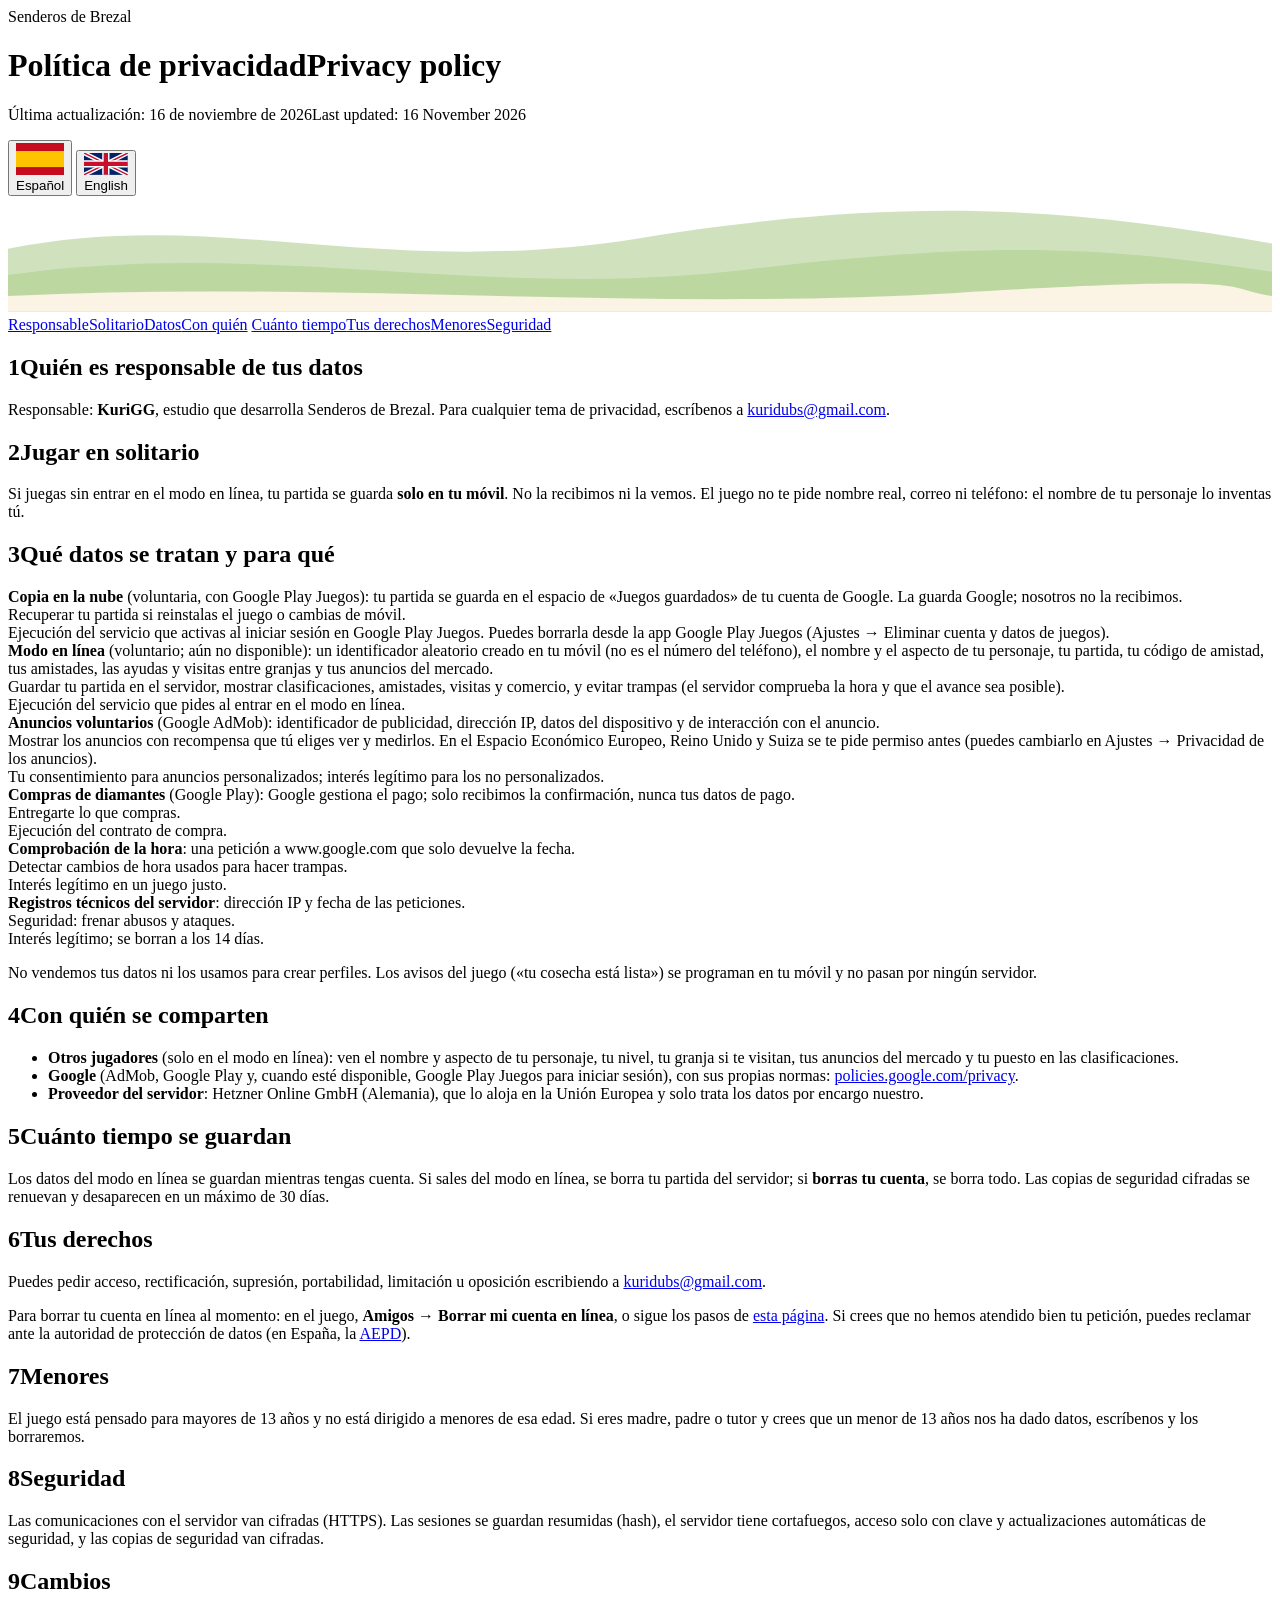
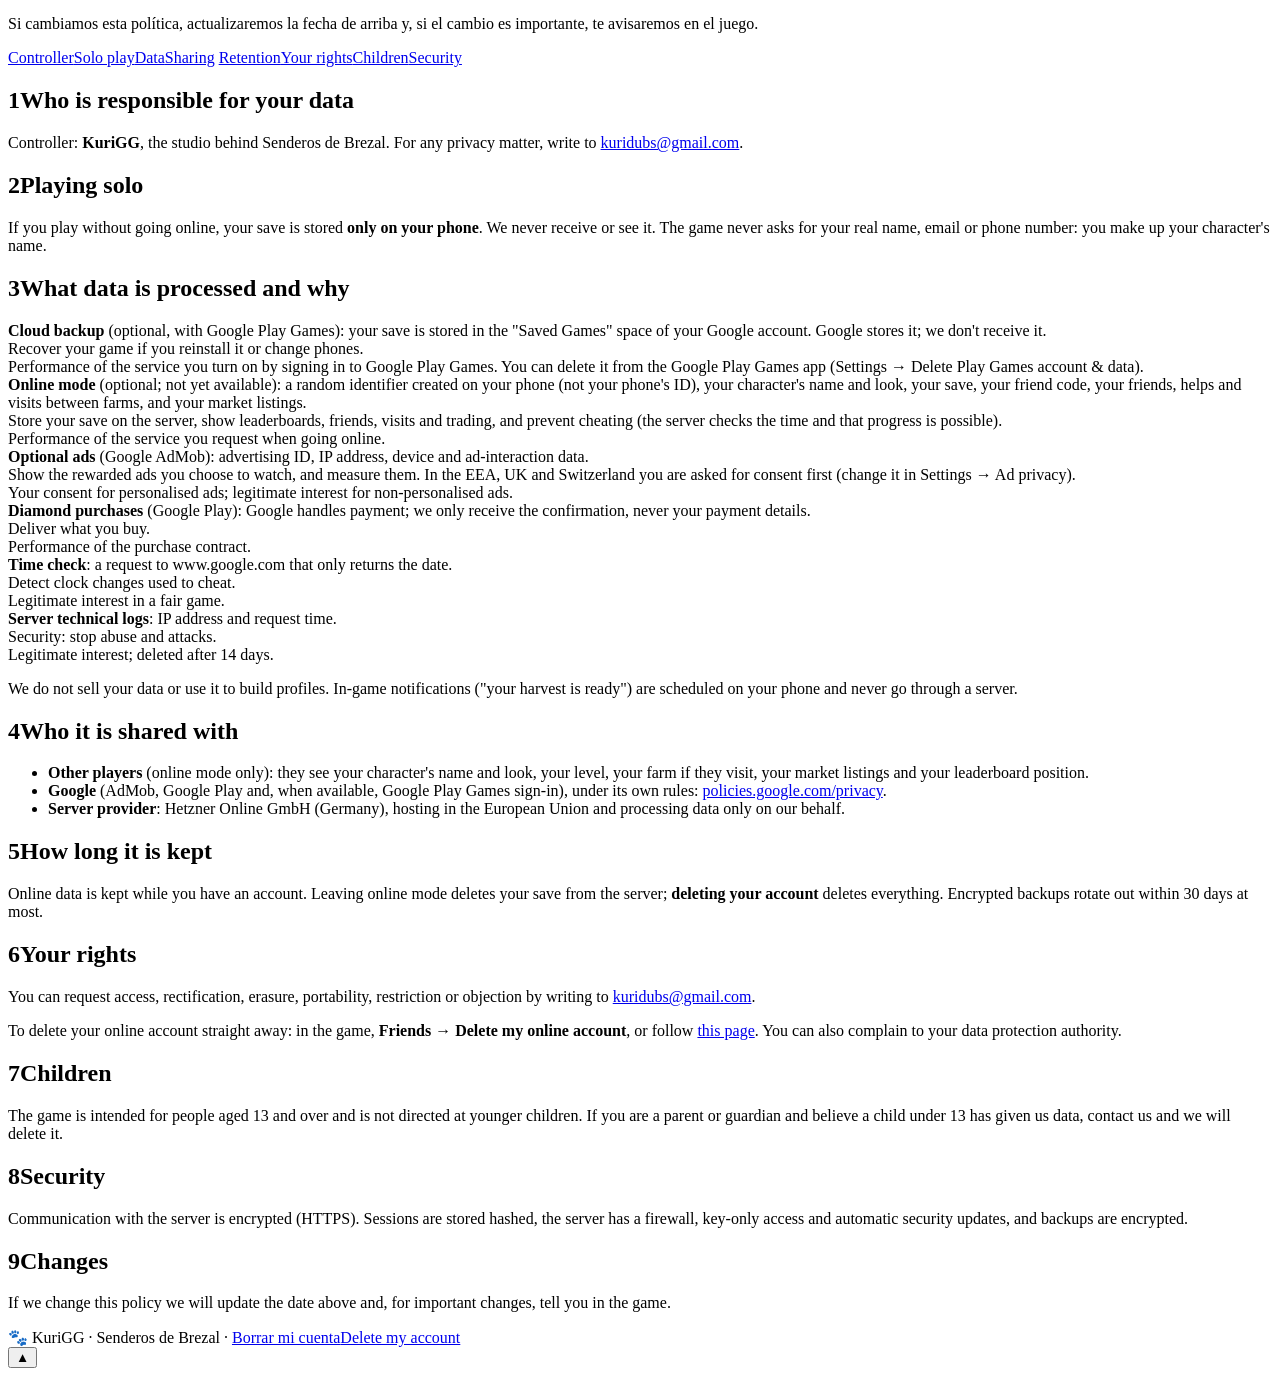
==== index.html @ f08b258f "Add files via upload" ====
<!doctype html>
<html lang="es">
<head>
<meta charset="utf-8">
<meta name="viewport" content="width=device-width, initial-scale=1">
<title data-es="Política de privacidad · Senderos de Brezal" data-en="Privacy policy · Senderos de Brezal">Política de privacidad · Senderos de Brezal</title>
<link rel="stylesheet" href="estatico/brezal.css">
<script src="estatico/brezal.js" defer></script>
</head>
<body>

<header class="sky">
  <div class="sun"></div>
  <div class="cloud c1"></div><div class="cloud c2"></div><div class="cloud c3"></div>
  <span class="brand pop">Senderos de Brezal</span>
  <h1><span class="lang-inline" data-lang="es">Política de privacidad</span><span class="lang-inline" data-lang="en">Privacy policy</span></h1>
  <p class="updated"><span class="lang-inline" data-lang="es">Última actualización: 16 de noviembre de 2026</span><span class="lang-inline" data-lang="en">Last updated: 16 November 2026</span></p>
  <div class="lang-switch">
    <button class="btn" data-set-lang="es" aria-pressed="false">
      <svg viewBox="0 0 3 2" aria-hidden="true"><rect width="3" height="2" fill="#c60b1e"/><rect y=".5" width="3" height="1" fill="#ffc400"/></svg>Español
    </button>
    <button class="btn" data-set-lang="en" aria-pressed="false">
      <svg viewBox="0 0 60 30" aria-hidden="true"><rect width="60" height="30" fill="#012169"/><path d="M0 0L60 30M60 0L0 30" stroke="#fff" stroke-width="6"/><path d="M0 0L60 30M60 0L0 30" stroke="#c8102e" stroke-width="2"/><path d="M30 0V30M0 15H60" stroke="#fff" stroke-width="10"/><path d="M30 0V30M0 15H60" stroke="#c8102e" stroke-width="6"/></svg>English
    </button>
  </div>
  <svg class="hills" viewBox="0 0 1200 110" preserveAspectRatio="none" aria-hidden="true">
    <path d="M0 50 C200 10 350 80 600 40 S1000 10 1200 45 V110 H0Z" fill="#cfe2bd"/>
    <path d="M0 75 C250 40 450 100 700 70 S1050 50 1200 72 V110 H0Z" fill="#bcd8a0"/>
    <path d="M0 95 C300 80 600 110 900 92 S1150 88 1200 95 V110 H0Z" fill="#fbf3e4"/>
  </svg>
</header>

<main>
<!-- ======================= ESPAÑOL ======================= -->
<article data-lang="es" lang="es">
  <nav class="toc">
    <a href="#es-1">Responsable</a><a href="#es-2">Solitario</a><a href="#es-3">Datos</a><a href="#es-4">Con quién</a>
    <a href="#es-5">Cuánto tiempo</a><a href="#es-6">Tus derechos</a><a href="#es-7">Menores</a><a href="#es-8">Seguridad</a>
  </nav>

  <section class="card reveal" id="es-1">
    <h2><span class="badge">1</span>Quién es responsable de tus datos</h2>
    <p>Responsable: <strong>KuriGG</strong>, estudio que desarrolla Senderos de Brezal.
    Para cualquier tema de privacidad, escríbenos a <a class="mail" href="mailto:kuridubs@gmail.com">kuridubs@gmail.com</a>.</p>
  </section>

  <section class="card reveal" id="es-2">
    <h2><span class="badge">2</span>Jugar en solitario</h2>
    <p>Si juegas sin entrar en el modo en línea, tu partida se guarda <strong>solo en tu móvil</strong>. No la recibimos ni la vemos.
    El juego no te pide nombre real, correo ni teléfono: el nombre de tu personaje lo inventas tú.</p>
  </section>

  <section class="card reveal" id="es-3">
    <h2><span class="badge">3</span>Qué datos se tratan y para qué</h2>
    <div class="data">
      <div class="row">
        <div data-label="Datos"><strong>Copia en la nube</strong> (voluntaria, con Google Play Juegos): tu partida se guarda en el espacio de «Juegos guardados» de tu cuenta de Google. La guarda Google; nosotros no la recibimos.</div>
        <div data-label="Para qué">Recuperar tu partida si reinstalas el juego o cambias de móvil.</div>
        <div data-label="Base legal">Ejecución del servicio que activas al iniciar sesión en Google Play Juegos. Puedes borrarla desde la app Google Play Juegos (Ajustes → Eliminar cuenta y datos de juegos).</div>
      </div>
      <div class="row">
        <div data-label="Datos"><strong>Modo en línea</strong> (voluntario; aún no disponible): un identificador aleatorio creado en tu móvil (no es el número del teléfono), el nombre y el aspecto de tu personaje, tu partida, tu código de amistad, tus amistades, las ayudas y visitas entre granjas y tus anuncios del mercado.</div>
        <div data-label="Para qué">Guardar tu partida en el servidor, mostrar clasificaciones, amistades, visitas y comercio, y evitar trampas (el servidor comprueba la hora y que el avance sea posible).</div>
        <div data-label="Base legal">Ejecución del servicio que pides al entrar en el modo en línea.</div>
      </div>
      <div class="row">
        <div data-label="Datos"><strong>Anuncios voluntarios</strong> (Google AdMob): identificador de publicidad, dirección IP, datos del dispositivo y de interacción con el anuncio.</div>
        <div data-label="Para qué">Mostrar los anuncios con recompensa que tú eliges ver y medirlos. En el Espacio Económico Europeo, Reino Unido y Suiza se te pide permiso antes (puedes cambiarlo en Ajustes → Privacidad de los anuncios).</div>
        <div data-label="Base legal">Tu consentimiento para anuncios personalizados; interés legítimo para los no personalizados.</div>
      </div>
      <div class="row">
        <div data-label="Datos"><strong>Compras de diamantes</strong> (Google Play): Google gestiona el pago; solo recibimos la confirmación, nunca tus datos de pago.</div>
        <div data-label="Para qué">Entregarte lo que compras.</div>
        <div data-label="Base legal">Ejecución del contrato de compra.</div>
      </div>
      <div class="row">
        <div data-label="Datos"><strong>Comprobación de la hora</strong>: una petición a www.google.com que solo devuelve la fecha.</div>
        <div data-label="Para qué">Detectar cambios de hora usados para hacer trampas.</div>
        <div data-label="Base legal">Interés legítimo en un juego justo.</div>
      </div>
      <div class="row">
        <div data-label="Datos"><strong>Registros técnicos del servidor</strong>: dirección IP y fecha de las peticiones.</div>
        <div data-label="Para qué">Seguridad: frenar abusos y ataques.</div>
        <div data-label="Base legal">Interés legítimo; se borran a los 14 días.</div>
      </div>
    </div>
    <p class="note">No vendemos tus datos ni los usamos para crear perfiles. Los avisos del juego («tu cosecha está lista») se programan en tu móvil y no pasan por ningún servidor.</p>
  </section>

  <section class="card reveal" id="es-4">
    <h2><span class="badge">4</span>Con quién se comparten</h2>
    <ul>
      <li><strong>Otros jugadores</strong> (solo en el modo en línea): ven el nombre y aspecto de tu personaje, tu nivel, tu granja si te visitan, tus anuncios del mercado y tu puesto en las clasificaciones.</li>
      <li><strong>Google</strong> (AdMob, Google Play y, cuando esté disponible, Google Play Juegos para iniciar sesión), con sus propias normas: <a href="https://policies.google.com/privacy">policies.google.com/privacy</a>.</li>
      <li><strong>Proveedor del servidor</strong>: Hetzner Online GmbH (Alemania), que lo aloja en la Unión Europea y solo trata los datos por encargo nuestro.</li>
    </ul>
  </section>

  <section class="card reveal" id="es-5">
    <h2><span class="badge">5</span>Cuánto tiempo se guardan</h2>
    <p>Los datos del modo en línea se guardan mientras tengas cuenta. Si sales del modo en línea, se borra tu partida del servidor; si <strong>borras tu cuenta</strong>, se borra todo. Las copias de seguridad cifradas se renuevan y desaparecen en un máximo de 30 días.</p>
  </section>

  <section class="card reveal" id="es-6">
    <h2><span class="badge">6</span>Tus derechos</h2>
    <p>Puedes pedir acceso, rectificación, supresión, portabilidad, limitación u oposición escribiendo a <a class="mail" href="mailto:kuridubs@gmail.com">kuridubs@gmail.com</a>.</p>
    <p>Para borrar tu cuenta en línea al momento: en el juego, <strong>Amigos → Borrar mi cuenta en línea</strong>, o sigue los pasos de <a href="borrar-cuenta/">esta página</a>.
    Si crees que no hemos atendido bien tu petición, puedes reclamar ante la autoridad de protección de datos (en España, la <a href="https://www.aepd.es">AEPD</a>).</p>
  </section>

  <section class="card reveal" id="es-7">
    <h2><span class="badge">7</span>Menores</h2>
    <p>El juego está pensado para mayores de 13 años y no está dirigido a menores de esa edad. Si eres madre, padre o tutor y crees que un menor de 13 años nos ha dado datos, escríbenos y los borraremos.</p>
  </section>

  <section class="card reveal" id="es-8">
    <h2><span class="badge">8</span>Seguridad</h2>
    <p>Las comunicaciones con el servidor van cifradas (HTTPS). Las sesiones se guardan resumidas (hash), el servidor tiene cortafuegos, acceso solo con clave y actualizaciones automáticas de seguridad, y las copias de seguridad van cifradas.</p>
  </section>

  <section class="card reveal" id="es-9">
    <h2><span class="badge">9</span>Cambios</h2>
    <p>Si cambiamos esta política, actualizaremos la fecha de arriba y, si el cambio es importante, te avisaremos en el juego.</p>
  </section>
</article>

<!-- ======================= ENGLISH ======================= -->
<article data-lang="en" lang="en">
  <nav class="toc">
    <a href="#en-1">Controller</a><a href="#en-2">Solo play</a><a href="#en-3">Data</a><a href="#en-4">Sharing</a>
    <a href="#en-5">Retention</a><a href="#en-6">Your rights</a><a href="#en-7">Children</a><a href="#en-8">Security</a>
  </nav>

  <section class="card reveal" id="en-1">
    <h2><span class="badge">1</span>Who is responsible for your data</h2>
    <p>Controller: <strong>KuriGG</strong>, the studio behind Senderos de Brezal.
    For any privacy matter, write to <a class="mail" href="mailto:kuridubs@gmail.com">kuridubs@gmail.com</a>.</p>
  </section>

  <section class="card reveal" id="en-2">
    <h2><span class="badge">2</span>Playing solo</h2>
    <p>If you play without going online, your save is stored <strong>only on your phone</strong>. We never receive or see it.
    The game never asks for your real name, email or phone number: you make up your character's name.</p>
  </section>

  <section class="card reveal" id="en-3">
    <h2><span class="badge">3</span>What data is processed and why</h2>
    <div class="data">
      <div class="row">
        <div data-label="Data"><strong>Cloud backup</strong> (optional, with Google Play Games): your save is stored in the "Saved Games" space of your Google account. Google stores it; we don't receive it.</div>
        <div data-label="Purpose">Recover your game if you reinstall it or change phones.</div>
        <div data-label="Legal basis">Performance of the service you turn on by signing in to Google Play Games. You can delete it from the Google Play Games app (Settings → Delete Play Games account &amp; data).</div>
      </div>
      <div class="row">
        <div data-label="Data"><strong>Online mode</strong> (optional; not yet available): a random identifier created on your phone (not your phone's ID), your character's name and look, your save, your friend code, your friends, helps and visits between farms, and your market listings.</div>
        <div data-label="Purpose">Store your save on the server, show leaderboards, friends, visits and trading, and prevent cheating (the server checks the time and that progress is possible).</div>
        <div data-label="Legal basis">Performance of the service you request when going online.</div>
      </div>
      <div class="row">
        <div data-label="Data"><strong>Optional ads</strong> (Google AdMob): advertising ID, IP address, device and ad-interaction data.</div>
        <div data-label="Purpose">Show the rewarded ads you choose to watch, and measure them. In the EEA, UK and Switzerland you are asked for consent first (change it in Settings → Ad privacy).</div>
        <div data-label="Legal basis">Your consent for personalised ads; legitimate interest for non-personalised ads.</div>
      </div>
      <div class="row">
        <div data-label="Data"><strong>Diamond purchases</strong> (Google Play): Google handles payment; we only receive the confirmation, never your payment details.</div>
        <div data-label="Purpose">Deliver what you buy.</div>
        <div data-label="Legal basis">Performance of the purchase contract.</div>
      </div>
      <div class="row">
        <div data-label="Data"><strong>Time check</strong>: a request to www.google.com that only returns the date.</div>
        <div data-label="Purpose">Detect clock changes used to cheat.</div>
        <div data-label="Legal basis">Legitimate interest in a fair game.</div>
      </div>
      <div class="row">
        <div data-label="Data"><strong>Server technical logs</strong>: IP address and request time.</div>
        <div data-label="Purpose">Security: stop abuse and attacks.</div>
        <div data-label="Legal basis">Legitimate interest; deleted after 14 days.</div>
      </div>
    </div>
    <p class="note">We do not sell your data or use it to build profiles. In-game notifications ("your harvest is ready") are scheduled on your phone and never go through a server.</p>
  </section>

  <section class="card reveal" id="en-4">
    <h2><span class="badge">4</span>Who it is shared with</h2>
    <ul>
      <li><strong>Other players</strong> (online mode only): they see your character's name and look, your level, your farm if they visit, your market listings and your leaderboard position.</li>
      <li><strong>Google</strong> (AdMob, Google Play and, when available, Google Play Games sign-in), under its own rules: <a href="https://policies.google.com/privacy">policies.google.com/privacy</a>.</li>
      <li><strong>Server provider</strong>: Hetzner Online GmbH (Germany), hosting in the European Union and processing data only on our behalf.</li>
    </ul>
  </section>

  <section class="card reveal" id="en-5">
    <h2><span class="badge">5</span>How long it is kept</h2>
    <p>Online data is kept while you have an account. Leaving online mode deletes your save from the server; <strong>deleting your account</strong> deletes everything. Encrypted backups rotate out within 30 days at most.</p>
  </section>

  <section class="card reveal" id="en-6">
    <h2><span class="badge">6</span>Your rights</h2>
    <p>You can request access, rectification, erasure, portability, restriction or objection by writing to <a class="mail" href="mailto:kuridubs@gmail.com">kuridubs@gmail.com</a>.</p>
    <p>To delete your online account straight away: in the game, <strong>Friends → Delete my online account</strong>, or follow <a href="delete-account/">this page</a>. You can also complain to your data protection authority.</p>
  </section>

  <section class="card reveal" id="en-7">
    <h2><span class="badge">7</span>Children</h2>
    <p>The game is intended for people aged 13 and over and is not directed at younger children. If you are a parent or guardian and believe a child under 13 has given us data, contact us and we will delete it.</p>
  </section>

  <section class="card reveal" id="en-8">
    <h2><span class="badge">8</span>Security</h2>
    <p>Communication with the server is encrypted (HTTPS). Sessions are stored hashed, the server has a firewall, key-only access and automatic security updates, and backups are encrypted.</p>
  </section>

  <section class="card reveal" id="en-9">
    <h2><span class="badge">9</span>Changes</h2>
    <p>If we change this policy we will update the date above and, for important changes, tell you in the game.</p>
  </section>
</article>
</main>

<footer>
  <span class="paw">🐾</span> KuriGG · Senderos de Brezal ·
  <a href="borrar-cuenta/" data-lang="es" class="lang-inline">Borrar mi cuenta</a><a href="delete-account/" data-lang="en" class="lang-inline">Delete my account</a>
</footer>
<button class="btn peach to-top" aria-label="Arriba / Top">▲</button>
</body>
</html>
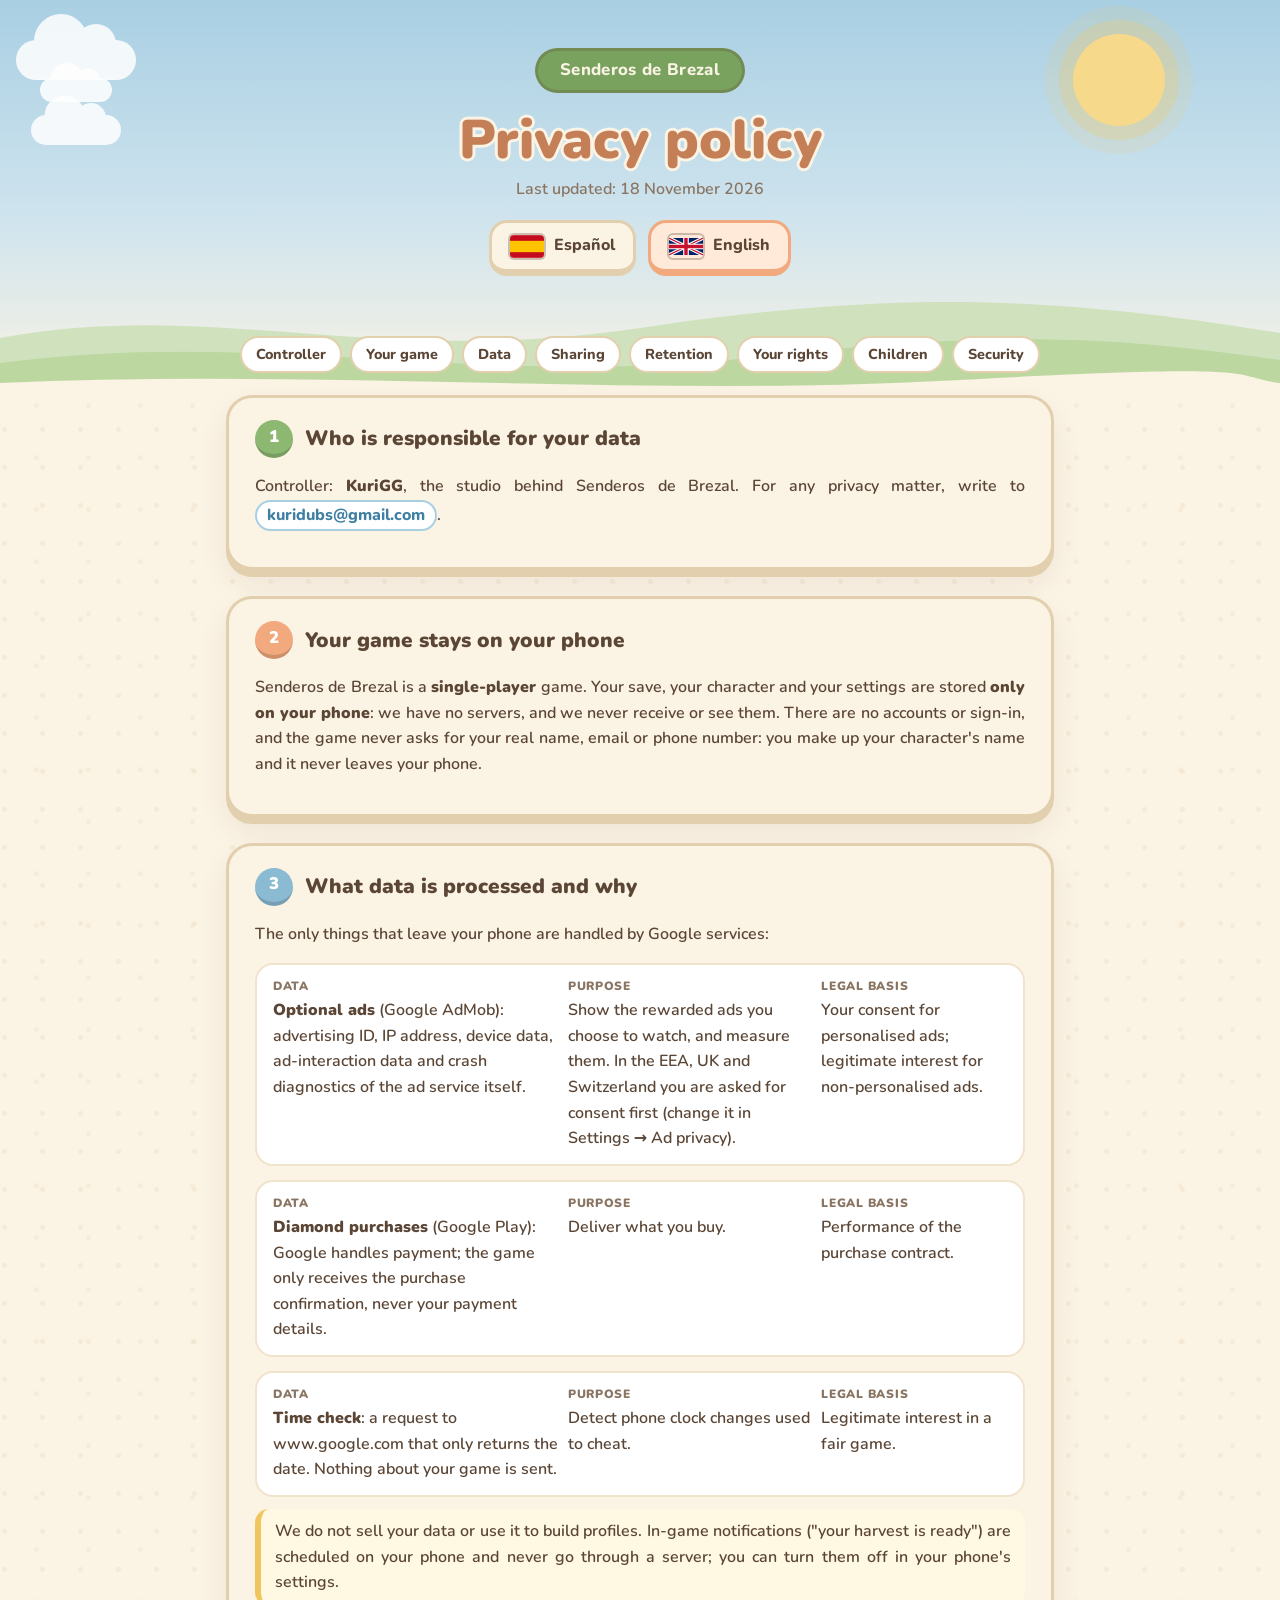
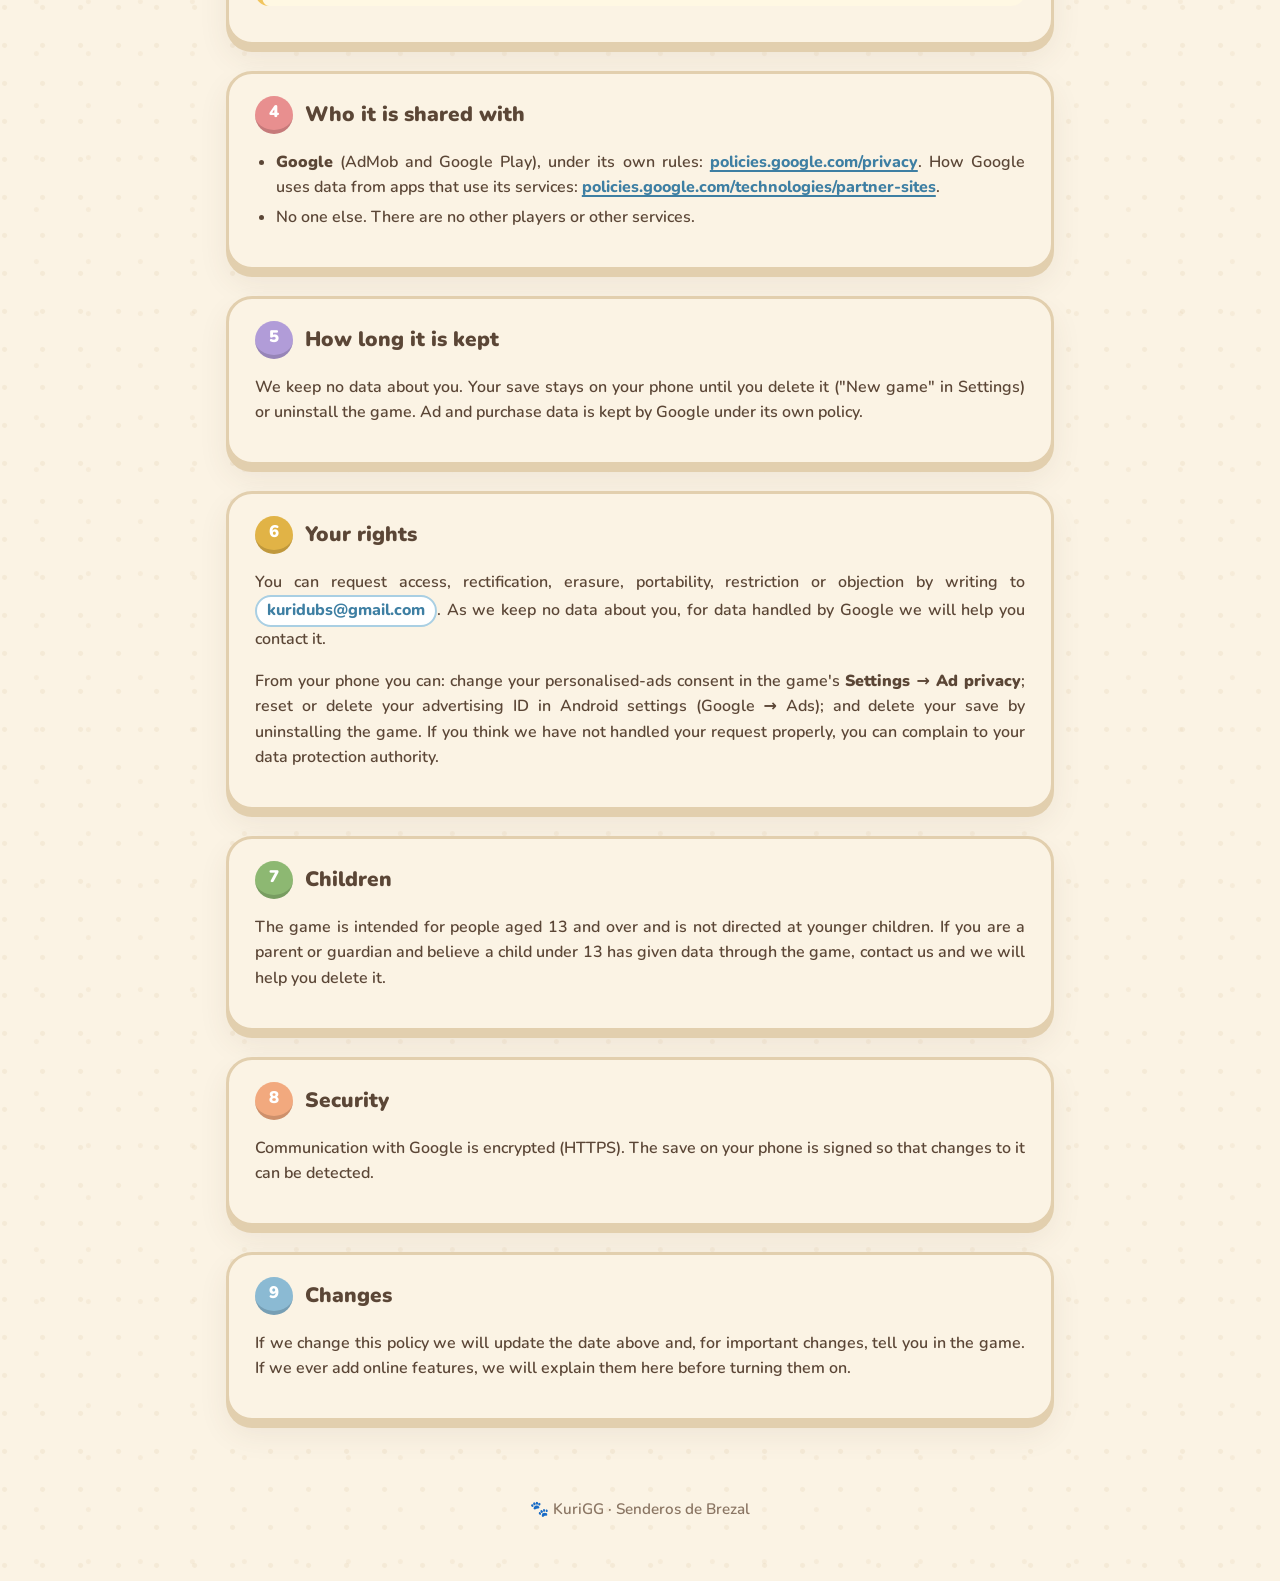
==== commit 31918940: "Política de privacidad solo para el juego en solitario (sin servidor ni cuentas)" ====
--- a/index.html
+++ b/index.html
@@ -14,7 +14,7 @@
   <div class="cloud c1"></div><div class="cloud c2"></div><div class="cloud c3"></div>
   <span class="brand pop">Senderos de Brezal</span>
   <h1><span class="lang-inline" data-lang="es">Política de privacidad</span><span class="lang-inline" data-lang="en">Privacy policy</span></h1>
-  <p class="updated"><span class="lang-inline" data-lang="es">Última actualización: 16 de noviembre de 2026</span><span class="lang-inline" data-lang="en">Last updated: 16 November 2026</span></p>
+  <p class="updated"><span class="lang-inline" data-lang="es">Última actualización: 18 de noviembre de 2026</span><span class="lang-inline" data-lang="en">Last updated: 18 November 2026</span></p>
   <div class="lang-switch">
     <button class="btn" data-set-lang="es" aria-pressed="false">
       <svg viewBox="0 0 3 2" aria-hidden="true"><rect width="3" height="2" fill="#c60b1e"/><rect y=".5" width="3" height="1" fill="#ffc400"/></svg>Español
@@ -34,7 +34,7 @@
 <!-- ======================= ESPAÑOL ======================= -->
 <article data-lang="es" lang="es">
   <nav class="toc">
-    <a href="#es-1">Responsable</a><a href="#es-2">Solitario</a><a href="#es-3">Datos</a><a href="#es-4">Con quién</a>
+    <a href="#es-1">Responsable</a><a href="#es-2">Tu partida</a><a href="#es-3">Datos</a><a href="#es-4">Con quién</a>
     <a href="#es-5">Cuánto tiempo</a><a href="#es-6">Tus derechos</a><a href="#es-7">Menores</a><a href="#es-8">Seguridad</a>
   </nav>
 
@@ -45,89 +45,76 @@
   </section>
 
   <section class="card reveal" id="es-2">
-    <h2><span class="badge">2</span>Jugar en solitario</h2>
-    <p>Si juegas sin entrar en el modo en línea, tu partida se guarda <strong>solo en tu móvil</strong>. No la recibimos ni la vemos.
-    El juego no te pide nombre real, correo ni teléfono: el nombre de tu personaje lo inventas tú.</p>
+    <h2><span class="badge">2</span>Tu partida se queda en tu móvil</h2>
+    <p>Senderos de Brezal es un juego <strong>para un jugador</strong>. Tu partida, tu personaje y tus ajustes se guardan <strong>solo en tu móvil</strong>: no tenemos servidores, no la recibimos ni la vemos.
+    No hay cuentas ni inicio de sesión, y el juego no te pide nombre real, correo ni teléfono: el nombre de tu personaje lo inventas tú y no sale del móvil.</p>
   </section>
 
   <section class="card reveal" id="es-3">
     <h2><span class="badge">3</span>Qué datos se tratan y para qué</h2>
+    <p>Lo único que sale de tu móvil lo tratan servicios de Google:</p>
     <div class="data">
       <div class="row">
-        <div data-label="Datos"><strong>Copia en la nube</strong> (voluntaria, con Google Play Juegos): tu partida se guarda en el espacio de «Juegos guardados» de tu cuenta de Google. La guarda Google; nosotros no la recibimos.</div>
-        <div data-label="Para qué">Recuperar tu partida si reinstalas el juego o cambias de móvil.</div>
-        <div data-label="Base legal">Ejecución del servicio que activas al iniciar sesión en Google Play Juegos. Puedes borrarla desde la app Google Play Juegos (Ajustes → Eliminar cuenta y datos de juegos).</div>
-      </div>
-      <div class="row">
-        <div data-label="Datos"><strong>Modo en línea</strong> (voluntario; aún no disponible): un identificador aleatorio creado en tu móvil (no es el número del teléfono), el nombre y el aspecto de tu personaje, tu partida, tu código de amistad, tus amistades, las ayudas y visitas entre granjas y tus anuncios del mercado.</div>
-        <div data-label="Para qué">Guardar tu partida en el servidor, mostrar clasificaciones, amistades, visitas y comercio, y evitar trampas (el servidor comprueba la hora y que el avance sea posible).</div>
-        <div data-label="Base legal">Ejecución del servicio que pides al entrar en el modo en línea.</div>
-      </div>
-      <div class="row">
-        <div data-label="Datos"><strong>Anuncios voluntarios</strong> (Google AdMob): identificador de publicidad, dirección IP, datos del dispositivo y de interacción con el anuncio.</div>
-        <div data-label="Para qué">Mostrar los anuncios con recompensa que tú eliges ver y medirlos. En el Espacio Económico Europeo, Reino Unido y Suiza se te pide permiso antes (puedes cambiarlo en Ajustes → Privacidad de los anuncios).</div>
+        <div data-label="Datos"><strong>Anuncios voluntarios</strong> (Google AdMob): identificador de publicidad, dirección IP, datos del dispositivo, datos de interacción con el anuncio y diagnóstico de fallos del propio servicio de anuncios.</div>
+        <div data-label="Para qué">Mostrar los anuncios con recompensa que tú eliges ver, y medirlos. En el Espacio Económico Europeo, Reino Unido y Suiza se te pide permiso antes (puedes cambiarlo en Ajustes → Privacidad de los anuncios).</div>
         <div data-label="Base legal">Tu consentimiento para anuncios personalizados; interés legítimo para los no personalizados.</div>
       </div>
       <div class="row">
-        <div data-label="Datos"><strong>Compras de diamantes</strong> (Google Play): Google gestiona el pago; solo recibimos la confirmación, nunca tus datos de pago.</div>
+        <div data-label="Datos"><strong>Compras de diamantes</strong> (Google Play): Google gestiona el pago; el juego solo recibe la confirmación de la compra, nunca tus datos de pago.</div>
         <div data-label="Para qué">Entregarte lo que compras.</div>
         <div data-label="Base legal">Ejecución del contrato de compra.</div>
       </div>
       <div class="row">
-        <div data-label="Datos"><strong>Comprobación de la hora</strong>: una petición a www.google.com que solo devuelve la fecha.</div>
-        <div data-label="Para qué">Detectar cambios de hora usados para hacer trampas.</div>
+        <div data-label="Datos"><strong>Comprobación de la hora</strong>: una petición a www.google.com que solo devuelve la fecha. No envía nada de tu partida.</div>
+        <div data-label="Para qué">Detectar cambios de hora del móvil usados para hacer trampas.</div>
         <div data-label="Base legal">Interés legítimo en un juego justo.</div>
       </div>
-      <div class="row">
-        <div data-label="Datos"><strong>Registros técnicos del servidor</strong>: dirección IP y fecha de las peticiones.</div>
-        <div data-label="Para qué">Seguridad: frenar abusos y ataques.</div>
-        <div data-label="Base legal">Interés legítimo; se borran a los 14 días.</div>
-      </div>
     </div>
-    <p class="note">No vendemos tus datos ni los usamos para crear perfiles. Los avisos del juego («tu cosecha está lista») se programan en tu móvil y no pasan por ningún servidor.</p>
+    <p class="note">No vendemos tus datos ni los usamos para crear perfiles. Los avisos del juego («tu cosecha está lista») se programan en tu móvil y no pasan por ningún servidor; puedes desactivarlos en los ajustes del móvil.</p>
   </section>
 
   <section class="card reveal" id="es-4">
     <h2><span class="badge">4</span>Con quién se comparten</h2>
     <ul>
-      <li><strong>Otros jugadores</strong> (solo en el modo en línea): ven el nombre y aspecto de tu personaje, tu nivel, tu granja si te visitan, tus anuncios del mercado y tu puesto en las clasificaciones.</li>
-      <li><strong>Google</strong> (AdMob, Google Play y, cuando esté disponible, Google Play Juegos para iniciar sesión), con sus propias normas: <a href="https://policies.google.com/privacy">policies.google.com/privacy</a>.</li>
-      <li><strong>Proveedor del servidor</strong>: Hetzner Online GmbH (Alemania), que lo aloja en la Unión Europea y solo trata los datos por encargo nuestro.</li>
+      <li><strong>Google</strong> (AdMob y Google Play), con sus propias normas: <a href="https://policies.google.com/privacy">policies.google.com/privacy</a>. Cómo usa Google los datos de las apps que usan sus servicios: <a href="https://policies.google.com/technologies/partner-sites">policies.google.com/technologies/partner-sites</a>.</li>
+      <li>Con nadie más. No hay otros jugadores ni otros servicios.</li>
     </ul>
   </section>
 
   <section class="card reveal" id="es-5">
     <h2><span class="badge">5</span>Cuánto tiempo se guardan</h2>
-    <p>Los datos del modo en línea se guardan mientras tengas cuenta. Si sales del modo en línea, se borra tu partida del servidor; si <strong>borras tu cuenta</strong>, se borra todo. Las copias de seguridad cifradas se renuevan y desaparecen en un máximo de 30 días.</p>
+    <p>Nosotros no guardamos ningún dato tuyo. Tu partida está en tu móvil hasta que la borres («Nueva partida» en Ajustes) o desinstales el juego.
+    Los datos de los anuncios y de las compras los conserva Google según su política.</p>
   </section>
 
   <section class="card reveal" id="es-6">
     <h2><span class="badge">6</span>Tus derechos</h2>
-    <p>Puedes pedir acceso, rectificación, supresión, portabilidad, limitación u oposición escribiendo a <a class="mail" href="mailto:kuridubs@gmail.com">kuridubs@gmail.com</a>.</p>
-    <p>Para borrar tu cuenta en línea al momento: en el juego, <strong>Amigos → Borrar mi cuenta en línea</strong>, o sigue los pasos de <a href="borrar-cuenta/">esta página</a>.
+    <p>Puedes pedir acceso, rectificación, supresión, portabilidad, limitación u oposición escribiendo a <a class="mail" href="mailto:kuridubs@gmail.com">kuridubs@gmail.com</a>.
+    Como no guardamos datos tuyos, para lo que trata Google te ayudaremos a dirigirte a él.</p>
+    <p>Desde tu móvil puedes: cambiar el permiso de anuncios personalizados en <strong>Ajustes → Privacidad de los anuncios</strong> del juego; restablecer o eliminar tu identificador de publicidad en los ajustes de Android (Google → Anuncios); y borrar tu partida desinstalando el juego.
     Si crees que no hemos atendido bien tu petición, puedes reclamar ante la autoridad de protección de datos (en España, la <a href="https://www.aepd.es">AEPD</a>).</p>
   </section>
 
   <section class="card reveal" id="es-7">
     <h2><span class="badge">7</span>Menores</h2>
-    <p>El juego está pensado para mayores de 13 años y no está dirigido a menores de esa edad. Si eres madre, padre o tutor y crees que un menor de 13 años nos ha dado datos, escríbenos y los borraremos.</p>
+    <p>El juego está pensado para mayores de 13 años y no está dirigido a menores de esa edad. Si eres madre, padre o tutor y crees que un menor de 13 años ha dado datos a través del juego, escríbenos y te ayudaremos a borrarlos.</p>
   </section>
 
   <section class="card reveal" id="es-8">
     <h2><span class="badge">8</span>Seguridad</h2>
-    <p>Las comunicaciones con el servidor van cifradas (HTTPS). Las sesiones se guardan resumidas (hash), el servidor tiene cortafuegos, acceso solo con clave y actualizaciones automáticas de seguridad, y las copias de seguridad van cifradas.</p>
+    <p>Las comunicaciones con Google van cifradas (HTTPS). La partida guardada en tu móvil lleva una firma para detectar si se ha modificado.</p>
   </section>
 
   <section class="card reveal" id="es-9">
     <h2><span class="badge">9</span>Cambios</h2>
-    <p>Si cambiamos esta política, actualizaremos la fecha de arriba y, si el cambio es importante, te avisaremos en el juego.</p>
+    <p>Si cambiamos esta política, actualizaremos la fecha de arriba y, si el cambio es importante, te avisaremos en el juego. Si algún día añadimos funciones en línea, lo explicaremos aquí antes de activarlas.</p>
   </section>
 </article>
 
 <!-- ======================= ENGLISH ======================= -->
 <article data-lang="en" lang="en">
   <nav class="toc">
-    <a href="#en-1">Controller</a><a href="#en-2">Solo play</a><a href="#en-3">Data</a><a href="#en-4">Sharing</a>
+    <a href="#en-1">Controller</a><a href="#en-2">Your game</a><a href="#en-3">Data</a><a href="#en-4">Sharing</a>
     <a href="#en-5">Retention</a><a href="#en-6">Your rights</a><a href="#en-7">Children</a><a href="#en-8">Security</a>
   </nav>
 
@@ -138,88 +125,75 @@
   </section>
 
   <section class="card reveal" id="en-2">
-    <h2><span class="badge">2</span>Playing solo</h2>
-    <p>If you play without going online, your save is stored <strong>only on your phone</strong>. We never receive or see it.
-    The game never asks for your real name, email or phone number: you make up your character's name.</p>
+    <h2><span class="badge">2</span>Your game stays on your phone</h2>
+    <p>Senderos de Brezal is a <strong>single-player</strong> game. Your save, your character and your settings are stored <strong>only on your phone</strong>: we have no servers, and we never receive or see them.
+    There are no accounts or sign-in, and the game never asks for your real name, email or phone number: you make up your character's name and it never leaves your phone.</p>
   </section>
 
   <section class="card reveal" id="en-3">
     <h2><span class="badge">3</span>What data is processed and why</h2>
+    <p>The only things that leave your phone are handled by Google services:</p>
     <div class="data">
       <div class="row">
-        <div data-label="Data"><strong>Cloud backup</strong> (optional, with Google Play Games): your save is stored in the "Saved Games" space of your Google account. Google stores it; we don't receive it.</div>
-        <div data-label="Purpose">Recover your game if you reinstall it or change phones.</div>
-        <div data-label="Legal basis">Performance of the service you turn on by signing in to Google Play Games. You can delete it from the Google Play Games app (Settings → Delete Play Games account &amp; data).</div>
-      </div>
-      <div class="row">
-        <div data-label="Data"><strong>Online mode</strong> (optional; not yet available): a random identifier created on your phone (not your phone's ID), your character's name and look, your save, your friend code, your friends, helps and visits between farms, and your market listings.</div>
-        <div data-label="Purpose">Store your save on the server, show leaderboards, friends, visits and trading, and prevent cheating (the server checks the time and that progress is possible).</div>
-        <div data-label="Legal basis">Performance of the service you request when going online.</div>
-      </div>
-      <div class="row">
-        <div data-label="Data"><strong>Optional ads</strong> (Google AdMob): advertising ID, IP address, device and ad-interaction data.</div>
+        <div data-label="Data"><strong>Optional ads</strong> (Google AdMob): advertising ID, IP address, device data, ad-interaction data and crash diagnostics of the ad service itself.</div>
         <div data-label="Purpose">Show the rewarded ads you choose to watch, and measure them. In the EEA, UK and Switzerland you are asked for consent first (change it in Settings → Ad privacy).</div>
         <div data-label="Legal basis">Your consent for personalised ads; legitimate interest for non-personalised ads.</div>
       </div>
       <div class="row">
-        <div data-label="Data"><strong>Diamond purchases</strong> (Google Play): Google handles payment; we only receive the confirmation, never your payment details.</div>
+        <div data-label="Data"><strong>Diamond purchases</strong> (Google Play): Google handles payment; the game only receives the purchase confirmation, never your payment details.</div>
         <div data-label="Purpose">Deliver what you buy.</div>
         <div data-label="Legal basis">Performance of the purchase contract.</div>
       </div>
       <div class="row">
-        <div data-label="Data"><strong>Time check</strong>: a request to www.google.com that only returns the date.</div>
-        <div data-label="Purpose">Detect clock changes used to cheat.</div>
+        <div data-label="Data"><strong>Time check</strong>: a request to www.google.com that only returns the date. Nothing about your game is sent.</div>
+        <div data-label="Purpose">Detect phone clock changes used to cheat.</div>
         <div data-label="Legal basis">Legitimate interest in a fair game.</div>
       </div>
-      <div class="row">
-        <div data-label="Data"><strong>Server technical logs</strong>: IP address and request time.</div>
-        <div data-label="Purpose">Security: stop abuse and attacks.</div>
-        <div data-label="Legal basis">Legitimate interest; deleted after 14 days.</div>
-      </div>
     </div>
-    <p class="note">We do not sell your data or use it to build profiles. In-game notifications ("your harvest is ready") are scheduled on your phone and never go through a server.</p>
+    <p class="note">We do not sell your data or use it to build profiles. In-game notifications ("your harvest is ready") are scheduled on your phone and never go through a server; you can turn them off in your phone's settings.</p>
   </section>
 
   <section class="card reveal" id="en-4">
     <h2><span class="badge">4</span>Who it is shared with</h2>
     <ul>
-      <li><strong>Other players</strong> (online mode only): they see your character's name and look, your level, your farm if they visit, your market listings and your leaderboard position.</li>
-      <li><strong>Google</strong> (AdMob, Google Play and, when available, Google Play Games sign-in), under its own rules: <a href="https://policies.google.com/privacy">policies.google.com/privacy</a>.</li>
-      <li><strong>Server provider</strong>: Hetzner Online GmbH (Germany), hosting in the European Union and processing data only on our behalf.</li>
+      <li><strong>Google</strong> (AdMob and Google Play), under its own rules: <a href="https://policies.google.com/privacy">policies.google.com/privacy</a>. How Google uses data from apps that use its services: <a href="https://policies.google.com/technologies/partner-sites">policies.google.com/technologies/partner-sites</a>.</li>
+      <li>No one else. There are no other players or other services.</li>
     </ul>
   </section>
 
   <section class="card reveal" id="en-5">
     <h2><span class="badge">5</span>How long it is kept</h2>
-    <p>Online data is kept while you have an account. Leaving online mode deletes your save from the server; <strong>deleting your account</strong> deletes everything. Encrypted backups rotate out within 30 days at most.</p>
+    <p>We keep no data about you. Your save stays on your phone until you delete it ("New game" in Settings) or uninstall the game.
+    Ad and purchase data is kept by Google under its own policy.</p>
   </section>
 
   <section class="card reveal" id="en-6">
     <h2><span class="badge">6</span>Your rights</h2>
-    <p>You can request access, rectification, erasure, portability, restriction or objection by writing to <a class="mail" href="mailto:kuridubs@gmail.com">kuridubs@gmail.com</a>.</p>
-    <p>To delete your online account straight away: in the game, <strong>Friends → Delete my online account</strong>, or follow <a href="delete-account/">this page</a>. You can also complain to your data protection authority.</p>
+    <p>You can request access, rectification, erasure, portability, restriction or objection by writing to <a class="mail" href="mailto:kuridubs@gmail.com">kuridubs@gmail.com</a>.
+    As we keep no data about you, for data handled by Google we will help you contact it.</p>
+    <p>From your phone you can: change your personalised-ads consent in the game's <strong>Settings → Ad privacy</strong>; reset or delete your advertising ID in Android settings (Google → Ads); and delete your save by uninstalling the game.
+    If you think we have not handled your request properly, you can complain to your data protection authority.</p>
   </section>
 
   <section class="card reveal" id="en-7">
     <h2><span class="badge">7</span>Children</h2>
-    <p>The game is intended for people aged 13 and over and is not directed at younger children. If you are a parent or guardian and believe a child under 13 has given us data, contact us and we will delete it.</p>
+    <p>The game is intended for people aged 13 and over and is not directed at younger children. If you are a parent or guardian and believe a child under 13 has given data through the game, contact us and we will help you delete it.</p>
   </section>
 
   <section class="card reveal" id="en-8">
     <h2><span class="badge">8</span>Security</h2>
-    <p>Communication with the server is encrypted (HTTPS). Sessions are stored hashed, the server has a firewall, key-only access and automatic security updates, and backups are encrypted.</p>
+    <p>Communication with Google is encrypted (HTTPS). The save on your phone is signed so that changes to it can be detected.</p>
   </section>
 
   <section class="card reveal" id="en-9">
     <h2><span class="badge">9</span>Changes</h2>
-    <p>If we change this policy we will update the date above and, for important changes, tell you in the game.</p>
+    <p>If we change this policy we will update the date above and, for important changes, tell you in the game. If we ever add online features, we will explain them here before turning them on.</p>
   </section>
 </article>
 </main>
 
 <footer>
-  <span class="paw">🐾</span> KuriGG · Senderos de Brezal ·
-  <a href="borrar-cuenta/" data-lang="es" class="lang-inline">Borrar mi cuenta</a><a href="delete-account/" data-lang="en" class="lang-inline">Delete my account</a>
+  <span class="paw">🐾</span> KuriGG · Senderos de Brezal
 </footer>
 <button class="btn peach to-top" aria-label="Arriba / Top">▲</button>
 </body>
--- a/estatico/brezal.css
+++ b/estatico/brezal.css
@@ -0,0 +1,226 @@
+/* Estilo de las páginas web de Senderos de Brezal (privacidad, borrar cuenta).
+   Misma paleta que scripts/ui/style.gd: crema, contornos marrón cálido, pastel
+   y botones "de goma" con el borde de abajo que se aplasta al pulsar. */
+
+@font-face {
+  font-family: "Nunito";
+  src: url("nunito.ttf") format("truetype");
+  font-weight: 200 1000;
+  font-display: swap;
+}
+
+:root {
+  --ink: #5b4636;
+  --ink-soft: #8a7563;
+  --cream: #fbf3e4;
+  --cream-dark: #f1e4cc;
+  --paper-edge: #e2cfae;
+  --grass: #a9c98b;
+  --grass-light: #bcd8a0;
+  --grass-dark: #93b777;
+  --sage: #8db872;
+  --peach: #f2a97e;
+  --peach-dark: #d98a5e;
+  --gold: #f1c55e;
+  --sky: #a9cfe3;
+  --rose: #e88f8f;
+  --lilac: #c8b6e6;
+  --radius: 26px;
+}
+
+* { box-sizing: border-box; }
+html { scroll-behavior: smooth; }
+body {
+  margin: 0;
+  font-family: "Nunito", ui-rounded, "Segoe UI", system-ui, sans-serif;
+  font-weight: 600;
+  color: var(--ink);
+  line-height: 1.6;
+  background:
+    radial-gradient(circle at 12% 30%, rgba(226, 207, 174, .25) 0 2px, transparent 3px) 0 0 / 38px 38px,
+    radial-gradient(circle at 70% 80%, rgba(226, 207, 174, .2) 0 2px, transparent 3px) 0 0 / 52px 52px,
+    var(--cream);
+}
+
+/* ---------- Cielo con nubes, sol y colinas ---------- */
+.sky {
+  position: relative;
+  overflow: hidden;
+  padding: 48px 16px 120px;
+  text-align: center;
+  background: linear-gradient(180deg, #a9cfe3 0%, #cfe4ee 55%, var(--cream) 100%);
+}
+.sun {
+  position: absolute; top: 34px; right: 9%;
+  width: 92px; height: 92px; border-radius: 50%;
+  background: #f6d98a;
+  box-shadow: 0 0 0 14px rgba(241, 197, 94, .25), 0 0 0 28px rgba(241, 197, 94, .12);
+  animation: breathe 5s ease-in-out infinite;
+}
+.cloud {
+  position: absolute; width: 120px; height: 40px;
+  background: #fff; border-radius: 40px; opacity: .85;
+  animation: drift linear infinite;
+}
+.cloud::before, .cloud::after {
+  content: ""; position: absolute; background: #fff; border-radius: 50%;
+}
+.cloud::before { width: 54px; height: 54px; left: 18px; top: -26px; }
+.cloud::after { width: 40px; height: 40px; left: 60px; top: -16px; }
+.cloud.c1 { top: 40px; animation-duration: 48s; }
+.cloud.c2 { top: 110px; transform: scale(.75); animation-duration: 64s; animation-delay: -22s; }
+.cloud.c3 { top: 70px; transform: scale(.6); animation-duration: 80s; animation-delay: -50s; }
+.hills { position: absolute; left: 0; right: 0; bottom: -2px; width: 100%; height: 110px; }
+.leaf {
+  position: absolute; top: -20px; width: 12px; height: 12px;
+  background: var(--sage); border-radius: 0 70% 0 70%;
+  animation: fall linear infinite; opacity: .8;
+}
+
+.brand {
+  display: inline-block; position: relative;
+  padding: 6px 22px; border-radius: 40px;
+  background: #79a25f; color: var(--cream);
+  font-weight: 800; font-size: 1.05rem; letter-spacing: .02em;
+  border: 3px solid rgba(91, 70, 54, .25);
+}
+h1 {
+  position: relative;
+  margin: 18px auto 6px; max-width: 900px;
+  font-size: clamp(1.9rem, 5.4vw, 3.4rem); font-weight: 900; line-height: 1.1;
+  color: #c47f56;
+  text-shadow: 3px 0 var(--cream), -3px 0 var(--cream), 0 3px var(--cream), 0 -3px var(--cream),
+               2px 2px var(--cream), -2px -2px var(--cream), 2px -2px var(--cream), -2px 2px var(--cream);
+}
+.updated { position: relative; color: var(--ink-soft); margin: 0 0 18px; }
+
+/* ---------- Botones de goma ---------- */
+.lang-switch { position: relative; display: inline-flex; gap: 12px; flex-wrap: wrap; justify-content: center; }
+.btn {
+  display: inline-flex; align-items: center; gap: 10px;
+  font: inherit; font-weight: 800; color: var(--ink);
+  padding: 10px 18px; border-radius: 18px; cursor: pointer;
+  background: var(--cream); border: 3px solid var(--paper-edge);
+  border-bottom-width: 7px; text-decoration: none;
+  transition: transform .12s ease, border-bottom-width .12s ease, background .2s;
+}
+.btn:hover { transform: translateY(-2px); }
+.btn:active { transform: translateY(3px); border-bottom-width: 3px; }
+.btn[aria-pressed="true"] { background: #ffe9d9; border-color: var(--peach); }
+.btn svg { width: 34px; height: 23px; border-radius: 4px; box-shadow: 0 0 0 2px rgba(91, 70, 54, .3); }
+.btn.peach { background: var(--peach); border-color: var(--peach-dark); color: #fff; }
+
+/* ---------- Contenido ---------- */
+main { max-width: 860px; margin: -60px auto 0; padding: 0 16px 40px; position: relative; }
+.toc { display: flex; flex-wrap: wrap; gap: 8px; justify-content: center; margin: 0 0 22px; }
+.toc a {
+  font-size: .9rem; font-weight: 800; color: var(--ink); text-decoration: none;
+  padding: 5px 14px; border-radius: 40px; background: #fff;
+  border: 2px solid var(--paper-edge); transition: background .2s, transform .2s;
+}
+.toc a:hover { background: var(--cream-dark); transform: translateY(-2px); }
+
+.card {
+  position: relative;
+  background: var(--cream);
+  border: 3px solid var(--paper-edge);
+  border-radius: var(--radius);
+  box-shadow: 0 7px 0 var(--paper-edge), 0 14px 30px rgba(91, 70, 54, .08);
+  padding: 22px 26px 20px;
+  margin: 0 0 26px;
+}
+.card h2 {
+  display: flex; align-items: center; gap: 12px;
+  margin: 0 0 10px; font-size: 1.3rem; font-weight: 900;
+}
+.badge {
+  flex: none; display: grid; place-items: center;
+  width: 38px; height: 38px; border-radius: 50%;
+  color: #fff; font-weight: 900; font-size: 1.05rem;
+  border-bottom: 4px solid rgba(0, 0, 0, .15);
+}
+.card:nth-of-type(6n+1) .badge { background: var(--sage); }
+.card:nth-of-type(6n+2) .badge { background: var(--peach); }
+.card:nth-of-type(6n+3) .badge { background: #8bbad3; }
+.card:nth-of-type(6n+4) .badge { background: var(--rose); }
+.card:nth-of-type(6n+5) .badge { background: #b19cd8; }
+.card:nth-of-type(6n+6) .badge { background: #e1b346; }
+.card p, .card li { hyphens: auto; }
+@media (min-width: 640px) {
+  .card p, .card li { text-align: justify; }  /* en el móvil, justificado deja huecos grandes */
+}
+.card ul, .card ol { padding-left: 1.3em; }
+.card li { margin: 4px 0; }
+strong { font-weight: 900; }
+a { color: #3e7fa3; font-weight: 800; text-decoration-thickness: 2px; text-underline-offset: 3px; }
+
+.mail {
+  display: inline-block; padding: 1px 10px; border-radius: 40px;
+  background: #fff; border: 2px solid var(--sky); text-decoration: none;
+}
+
+/* Tabla de datos: tarjetas dentro de la tarjeta */
+.data { display: grid; gap: 14px; margin: 6px 0 12px; }
+.data .row {
+  background: #fff; border: 2px solid var(--cream-dark); border-radius: 18px;
+  padding: 12px 16px; display: grid; gap: 6px;
+  grid-template-columns: 1.4fr 1.2fr .9fr;
+}
+.data .row > div::before {
+  content: attr(data-label); display: block;
+  font-size: .75rem; font-weight: 900; letter-spacing: .06em; text-transform: uppercase;
+  color: var(--ink-soft); margin-bottom: 2px;
+}
+@media (max-width: 700px) {
+  .data .row { grid-template-columns: 1fr; }
+}
+
+.note {
+  border-left: 6px solid var(--gold); background: #fff8e3;
+  border-radius: 14px; padding: 10px 14px; margin-top: 12px;
+}
+.steps { counter-reset: step; list-style: none; padding: 0 !important; }
+.steps li {
+  counter-increment: step; position: relative; padding: 10px 14px 10px 56px;
+  background: #fff; border: 2px solid var(--cream-dark); border-radius: 18px; margin: 10px 0;
+}
+.steps li::before {
+  content: counter(step); position: absolute; left: 12px; top: 50%; transform: translateY(-50%);
+  width: 32px; height: 32px; border-radius: 50%; display: grid; place-items: center;
+  background: var(--peach); color: #fff; font-weight: 900; border-bottom: 3px solid var(--peach-dark);
+}
+
+footer { text-align: center; color: var(--ink-soft); padding: 10px 16px 60px; font-size: .95rem; }
+footer .paw { display: inline-block; animation: hop 2.4s ease-in-out infinite; }
+
+.to-top {
+  position: fixed; right: 18px; bottom: 18px; z-index: 5;
+  opacity: 0; pointer-events: none; transform: translateY(20px);
+  transition: opacity .3s, transform .3s;
+}
+.to-top.show { opacity: 1; pointer-events: auto; transform: none; }
+
+/* Idiomas: con JavaScript se ve uno; sin JavaScript, los dos seguidos */
+.js [data-lang] { display: none; }
+.js [data-lang].active { display: block; }
+.js .lang-inline[data-lang].active { display: inline; }
+
+/* Aparecer al bajar */
+.js .reveal { opacity: 0; transform: translateY(26px) scale(.98); transition: opacity .6s ease, transform .6s cubic-bezier(.2, 1.4, .4, 1); }
+.js .reveal.visible { opacity: 1; transform: none; }
+.pop { animation: pop .5s cubic-bezier(.2, 1.6, .4, 1) both; }
+
+@keyframes drift { from { left: -160px; } to { left: 100%; } }
+@keyframes breathe { 50% { transform: scale(1.06); } }
+@keyframes fall {
+  0% { transform: translateY(0) rotate(0); }
+  50% { transform: translateY(120px) translateX(30px) rotate(140deg); }
+  100% { transform: translateY(260px) translateX(-10px) rotate(300deg); opacity: 0; }
+}
+@keyframes pop { 0% { transform: scale(.7); opacity: 0; } 100% { transform: none; opacity: 1; } }
+@keyframes hop { 0%, 100% { transform: none; } 40% { transform: translateY(-6px) rotate(-8deg); } }
+
+@media (prefers-reduced-motion: reduce) {
+  *, *::before, *::after { animation: none !important; transition: none !important; }
+  .js .reveal { opacity: 1; transform: none; }
+}
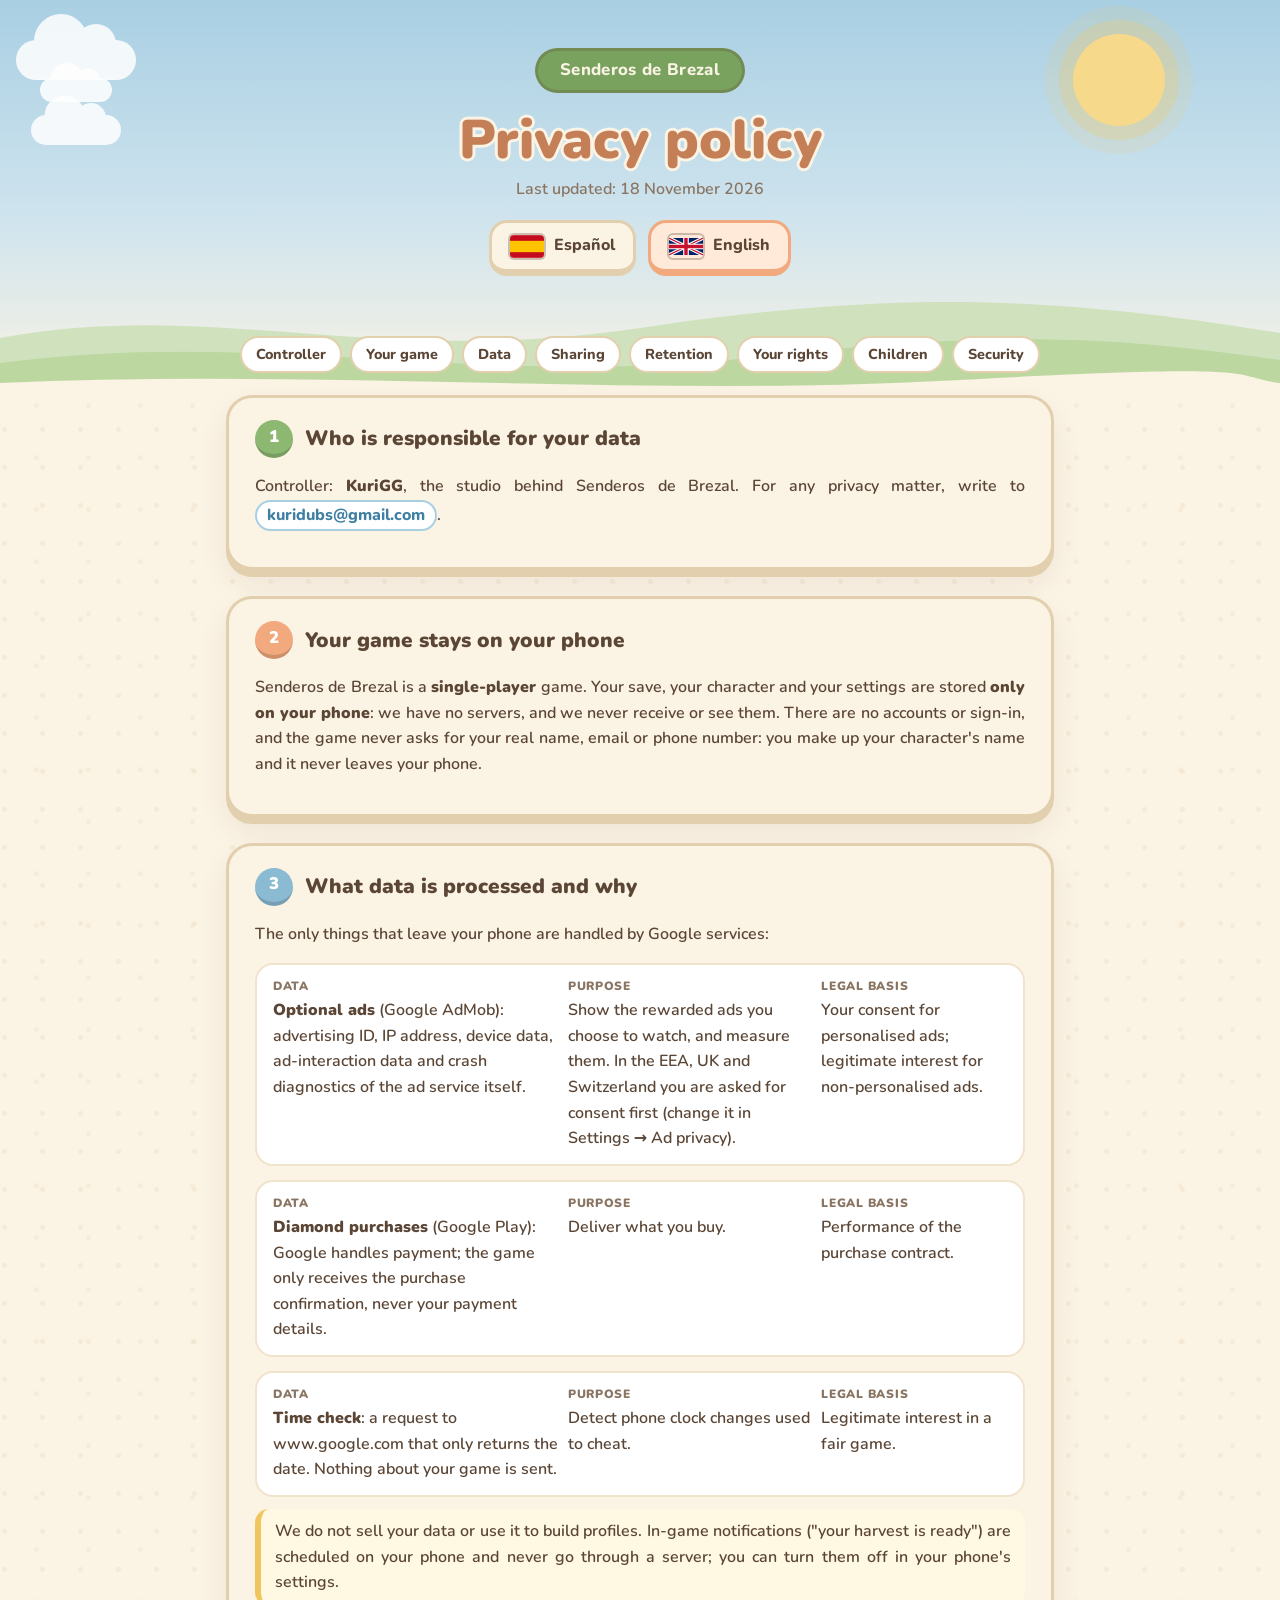
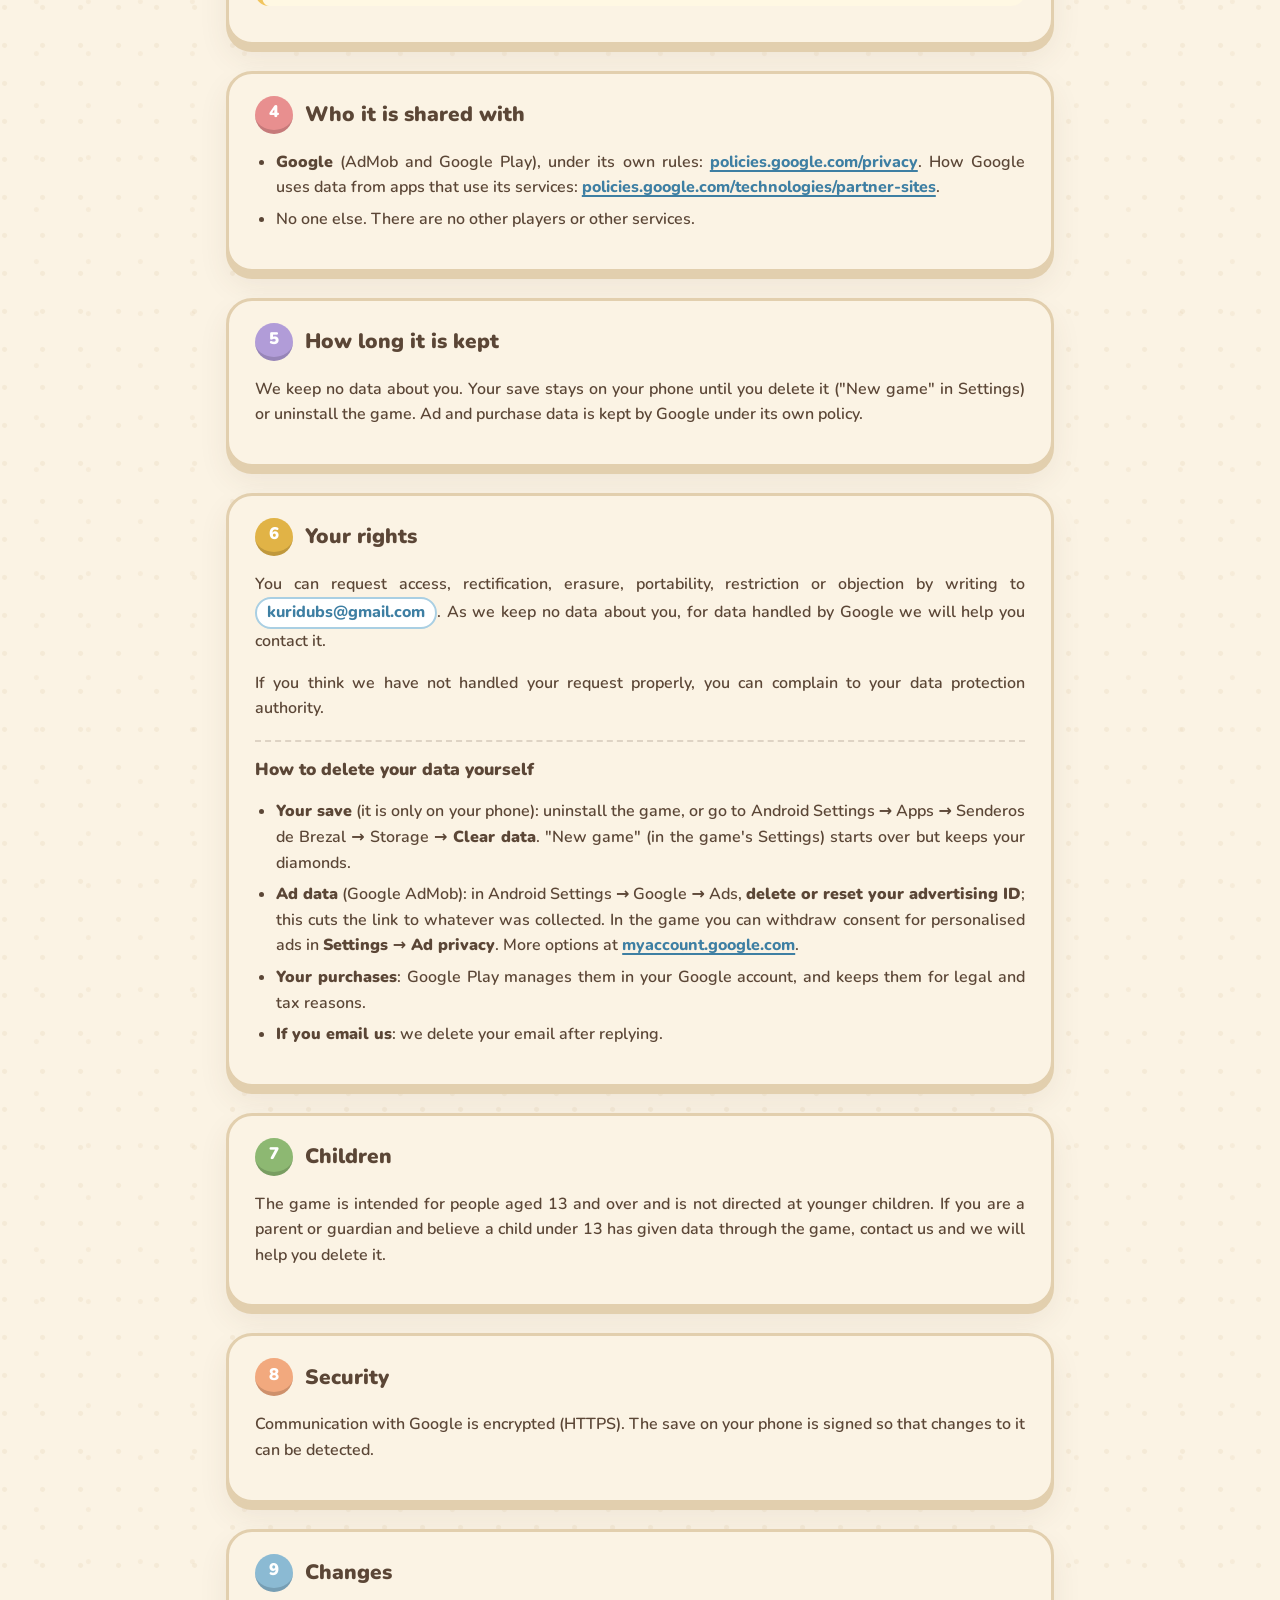
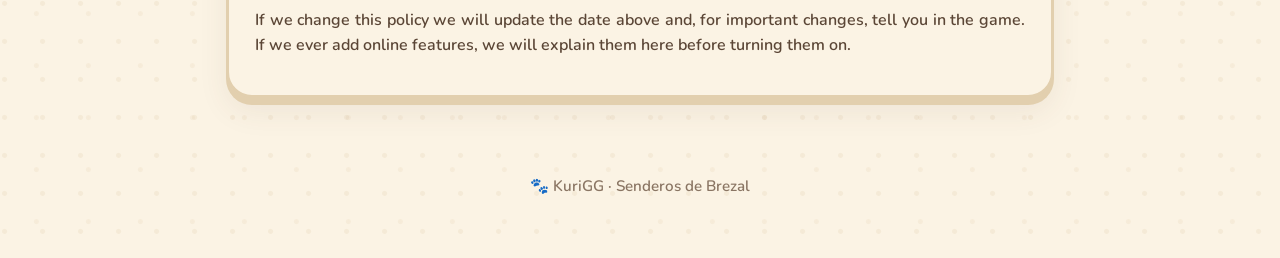
==== commit 64dd4e54: "Política: cómo borrar tus datos tú mismo" ====
--- a/index.html
+++ b/index.html
@@ -91,8 +91,14 @@
     <h2><span class="badge">6</span>Tus derechos</h2>
     <p>Puedes pedir acceso, rectificación, supresión, portabilidad, limitación u oposición escribiendo a <a class="mail" href="mailto:kuridubs@gmail.com">kuridubs@gmail.com</a>.
     Como no guardamos datos tuyos, para lo que trata Google te ayudaremos a dirigirte a él.</p>
-    <p>Desde tu móvil puedes: cambiar el permiso de anuncios personalizados en <strong>Ajustes → Privacidad de los anuncios</strong> del juego; restablecer o eliminar tu identificador de publicidad en los ajustes de Android (Google → Anuncios); y borrar tu partida desinstalando el juego.
-    Si crees que no hemos atendido bien tu petición, puedes reclamar ante la autoridad de protección de datos (en España, la <a href="https://www.aepd.es">AEPD</a>).</p>
+    <p>Si crees que no hemos atendido bien tu petición, puedes reclamar ante la autoridad de protección de datos (en España, la <a href="https://www.aepd.es">AEPD</a>).</p>
+    <h3>Cómo borrar tus datos tú mismo</h3>
+    <ul>
+      <li><strong>Tu partida</strong> (solo está en tu móvil): desinstala el juego, o ve a Ajustes de Android → Aplicaciones → Senderos de Brezal → Almacenamiento → <strong>Borrar datos</strong>. «Nueva partida» (en Ajustes del juego) empieza de cero pero conserva los diamantes.</li>
+      <li><strong>Los datos de los anuncios</strong> (Google AdMob): en los ajustes de Android → Google → Anuncios, <strong>elimina o restablece tu ID de publicidad</strong>; así se corta la relación con lo que se haya recogido. En el juego puedes retirar el permiso de anuncios personalizados en <strong>Ajustes → Privacidad de los anuncios</strong>. Más opciones en <a href="https://myaccount.google.com/data-and-privacy">myaccount.google.com</a>.</li>
+      <li><strong>Tus compras</strong>: las gestiona Google Play en tu cuenta de Google, que las conserva por obligaciones legales y fiscales.</li>
+      <li><strong>Si nos escribes</strong>: borramos tu correo después de responderte.</li>
+    </ul>
   </section>
 
   <section class="card reveal" id="es-7">
@@ -171,8 +177,14 @@
     <h2><span class="badge">6</span>Your rights</h2>
     <p>You can request access, rectification, erasure, portability, restriction or objection by writing to <a class="mail" href="mailto:kuridubs@gmail.com">kuridubs@gmail.com</a>.
     As we keep no data about you, for data handled by Google we will help you contact it.</p>
-    <p>From your phone you can: change your personalised-ads consent in the game's <strong>Settings → Ad privacy</strong>; reset or delete your advertising ID in Android settings (Google → Ads); and delete your save by uninstalling the game.
-    If you think we have not handled your request properly, you can complain to your data protection authority.</p>
+    <p>If you think we have not handled your request properly, you can complain to your data protection authority.</p>
+    <h3>How to delete your data yourself</h3>
+    <ul>
+      <li><strong>Your save</strong> (it is only on your phone): uninstall the game, or go to Android Settings → Apps → Senderos de Brezal → Storage → <strong>Clear data</strong>. "New game" (in the game's Settings) starts over but keeps your diamonds.</li>
+      <li><strong>Ad data</strong> (Google AdMob): in Android Settings → Google → Ads, <strong>delete or reset your advertising ID</strong>; this cuts the link to whatever was collected. In the game you can withdraw consent for personalised ads in <strong>Settings → Ad privacy</strong>. More options at <a href="https://myaccount.google.com/data-and-privacy">myaccount.google.com</a>.</li>
+      <li><strong>Your purchases</strong>: Google Play manages them in your Google account, and keeps them for legal and tax reasons.</li>
+      <li><strong>If you email us</strong>: we delete your email after replying.</li>
+    </ul>
   </section>
 
   <section class="card reveal" id="en-7">
--- a/estatico/brezal.css
+++ b/estatico/brezal.css
@@ -133,6 +133,12 @@
   display: flex; align-items: center; gap: 12px;
   margin: 0 0 10px; font-size: 1.3rem; font-weight: 900;
 }
+.card h3 {
+  margin: 18px 0 6px; font-size: 1.08rem; font-weight: 900;
+  padding-top: 14px; border-top: 2px dashed rgba(91, 70, 54, .18);
+}
+.card li + li { margin-top: 6px; }
+.card a { overflow-wrap: anywhere; }  /* direcciones largas: que no se salgan en móvil */
 .badge {
   flex: none; display: grid; place-items: center;
   width: 38px; height: 38px; border-radius: 50%;
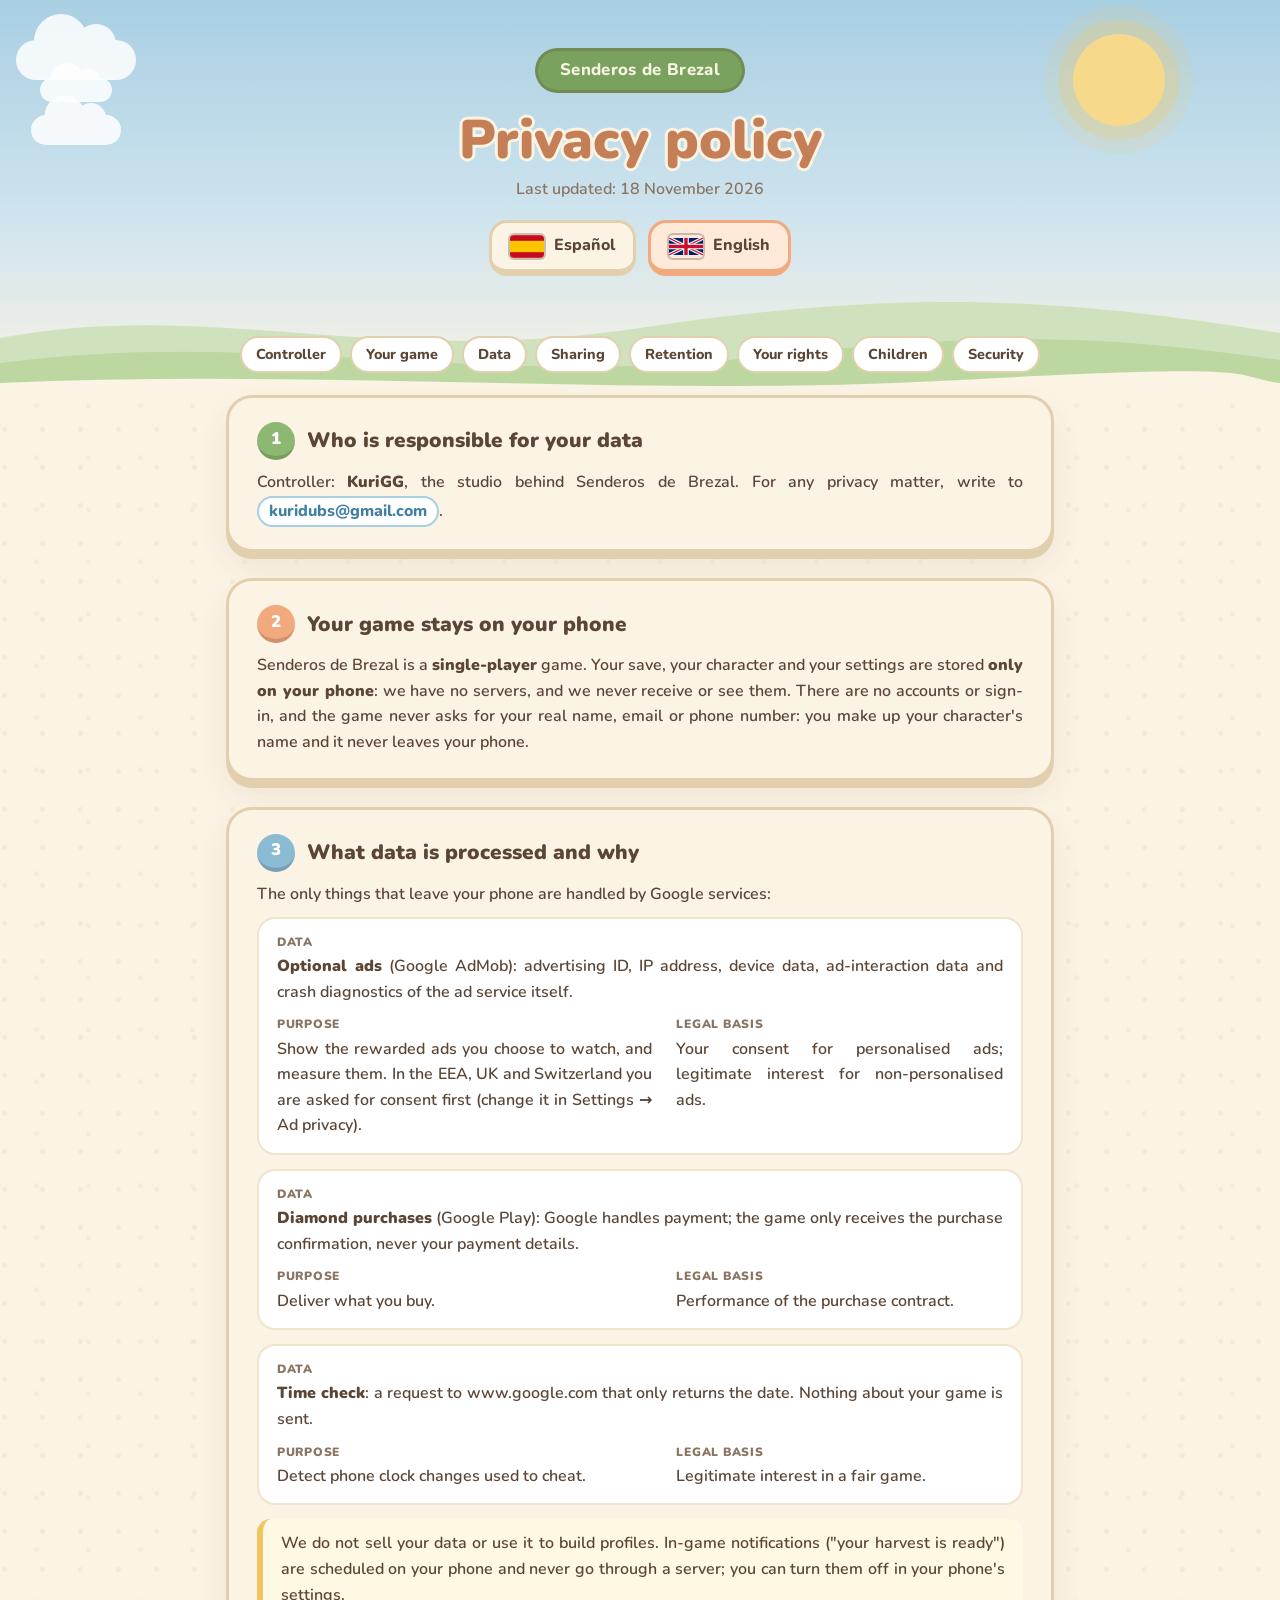
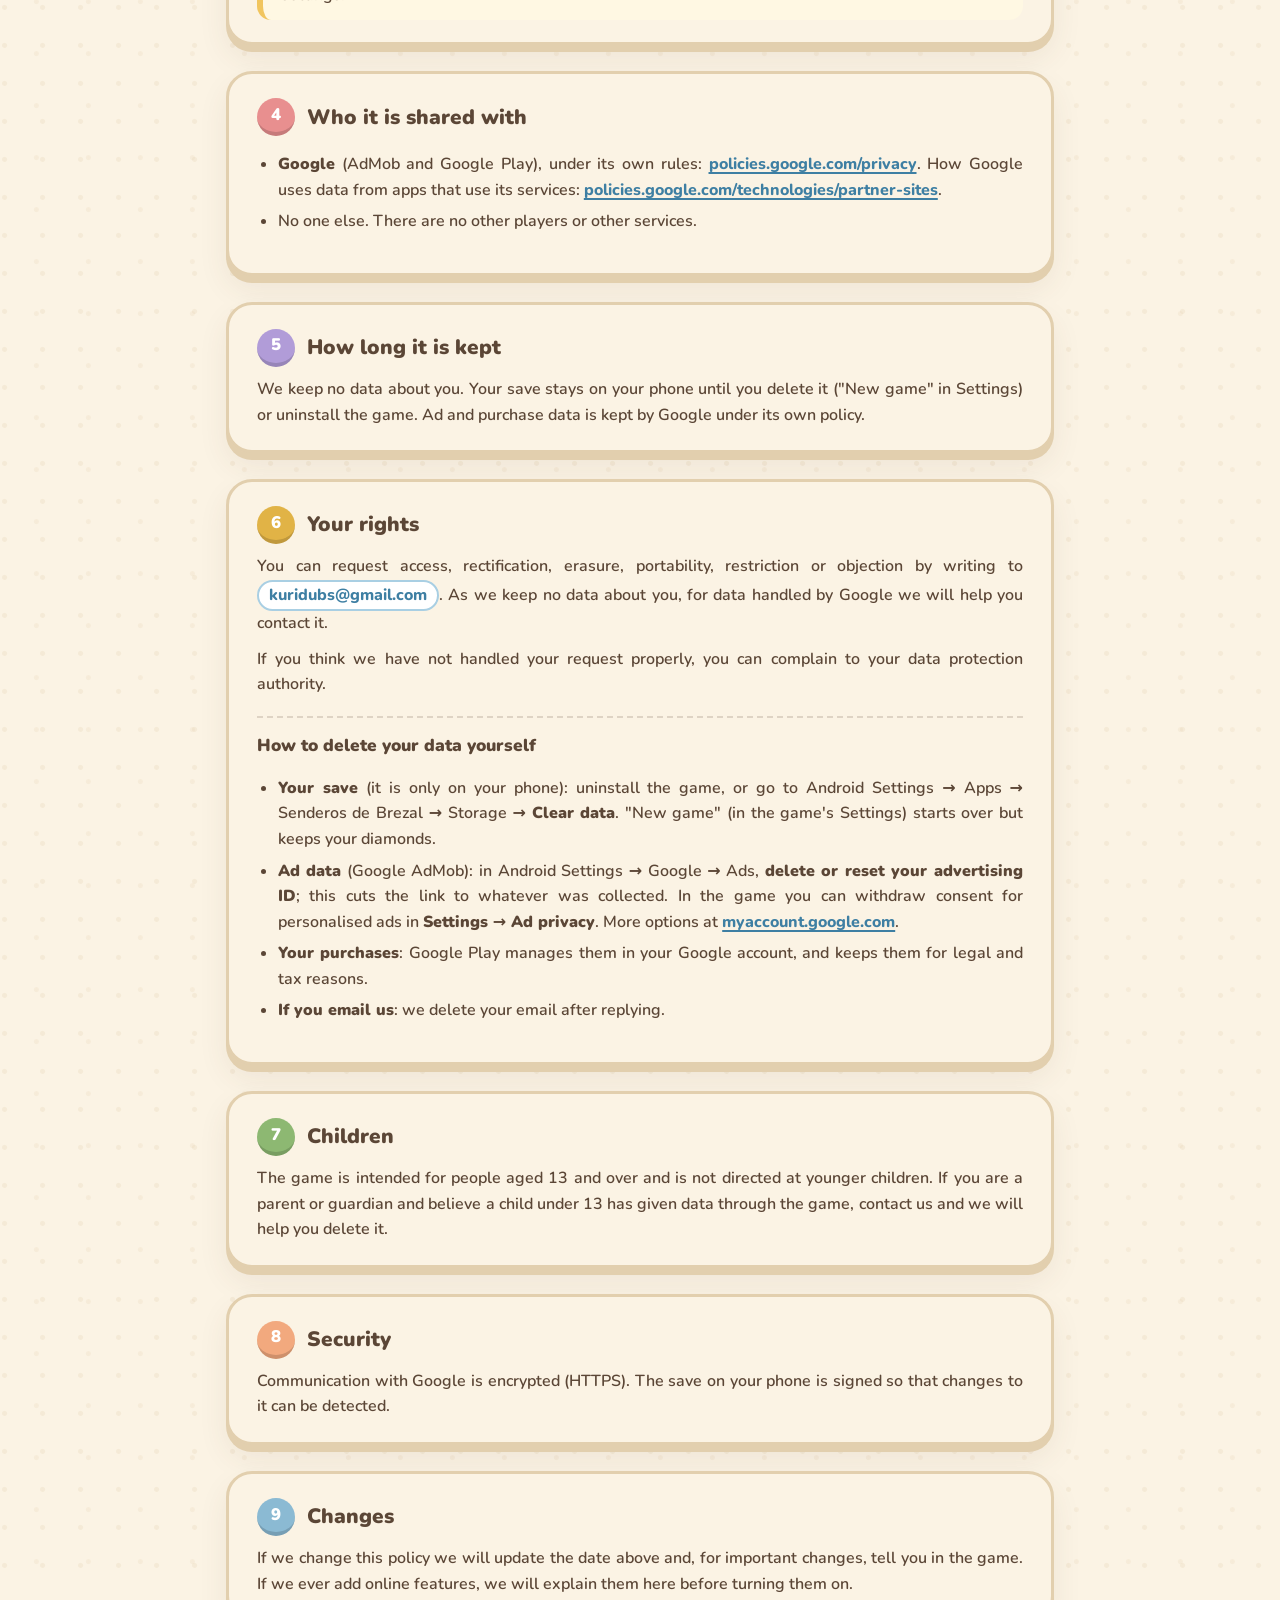
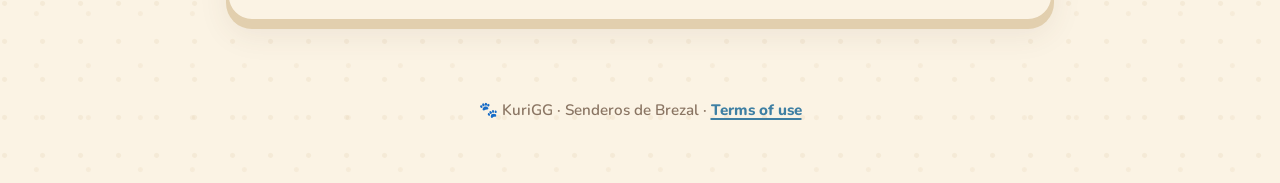
==== commit 0238ead5: "Condiciones de uso (es/en) y enlace desde la política de privacidad" ====
--- a/index.html
+++ b/index.html
@@ -205,7 +205,8 @@
 </main>
 
 <footer>
-  <span class="paw">🐾</span> KuriGG · Senderos de Brezal
+  <span class="paw">🐾</span> KuriGG · Senderos de Brezal ·
+  <a href="terminos/" data-lang="es" class="lang-inline">Condiciones de uso</a><a href="terms/" data-lang="en" class="lang-inline">Terms of use</a>
 </footer>
 <button class="btn peach to-top" aria-label="Arriba / Top">▲</button>
 </body>
--- a/estatico/brezal.css
+++ b/estatico/brezal.css
@@ -126,8 +126,11 @@
   border: 3px solid var(--paper-edge);
   border-radius: var(--radius);
   box-shadow: 0 7px 0 var(--paper-edge), 0 14px 30px rgba(91, 70, 54, .08);
-  padding: 22px 26px 20px;
+  padding: 24px 28px 22px;
   margin: 0 0 26px;
+}
+@media (max-width: 520px) {
+  .card { padding: 20px 18px 18px; }
 }
 .card h2 {
   display: flex; align-items: center; gap: 12px;
@@ -151,9 +154,13 @@
 .card:nth-of-type(6n+4) .badge { background: var(--rose); }
 .card:nth-of-type(6n+5) .badge { background: #b19cd8; }
 .card:nth-of-type(6n+6) .badge { background: #e1b346; }
-.card p, .card li { hyphens: auto; }
-@media (min-width: 640px) {
-  .card p, .card li { text-align: justify; }  /* en el móvil, justificado deja huecos grandes */
+.card p { margin: 0 0 10px; }
+.card p:last-child { margin-bottom: 0; }
+/* Todo el texto de los recuadros, justificado y con partición de palabras
+   (cada artículo lleva su lang) para que en el móvil no queden huecos grandes. */
+.card p, .card li, .data .row > div, .note {
+  text-align: justify; text-justify: inter-word;
+  hyphens: auto; -webkit-hyphens: auto; overflow-wrap: break-word;
 }
 .card ul, .card ol { padding-left: 1.3em; }
 .card li { margin: 4px 0; }
@@ -166,12 +173,14 @@
 }
 
 /* Tabla de datos: tarjetas dentro de la tarjeta */
-.data { display: grid; gap: 14px; margin: 6px 0 12px; }
+.data { display: grid; gap: 14px; margin: 10px 0 14px; }
 .data .row {
   background: #fff; border: 2px solid var(--cream-dark); border-radius: 18px;
-  padding: 12px 16px; display: grid; gap: 6px;
-  grid-template-columns: 1.4fr 1.2fr .9fr;
-}
+  padding: 14px 18px; display: grid; gap: 10px 24px;
+  grid-template-columns: 1.15fr 1fr;
+}
+/* «Datos» a todo el ancho; debajo, «Para qué» y «Base legal» en dos columnas anchas. */
+.data .row > div:first-child { grid-column: 1 / -1; }
 .data .row > div::before {
   content: attr(data-label); display: block;
   font-size: .75rem; font-weight: 900; letter-spacing: .06em; text-transform: uppercase;
@@ -180,14 +189,19 @@
 @media (max-width: 700px) {
   .data .row { grid-template-columns: 1fr; }
 }
+@media (max-width: 520px) {
+  /* Caja dentro de caja: menos margen y letra algo menor para que el justificado no deje huecos. */
+  .data .row { padding: 12px 13px; font-size: .94rem; line-height: 1.5; }
+  .note { padding: 11px 13px; }
+}
 
 .note {
   border-left: 6px solid var(--gold); background: #fff8e3;
-  border-radius: 14px; padding: 10px 14px; margin-top: 12px;
+  border-radius: 14px; padding: 12px 18px; margin-top: 14px;
 }
 .steps { counter-reset: step; list-style: none; padding: 0 !important; }
 .steps li {
-  counter-increment: step; position: relative; padding: 10px 14px 10px 56px;
+  counter-increment: step; position: relative; padding: 12px 18px 12px 58px; text-align: justify; hyphens: auto;
   background: #fff; border: 2px solid var(--cream-dark); border-radius: 18px; margin: 10px 0;
 }
 .steps li::before {
